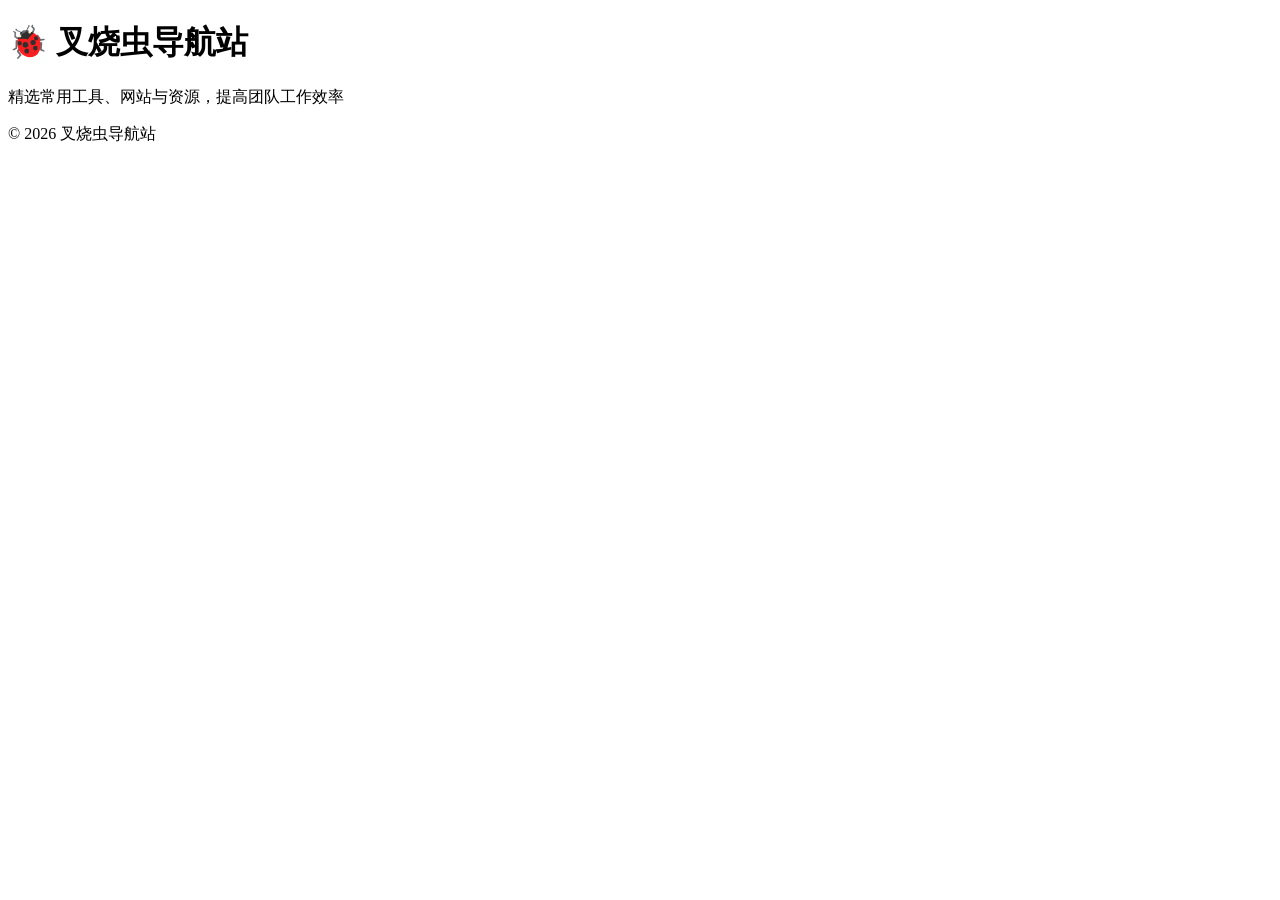
==== index.html @ fb06b0c1 "Create index.html" ====
<!DOCTYPE html>
<html lang="zh-CN">

<head>
<meta charset="UTF-8">
<meta name="viewport" content="width=device-width, initial-scale=1.0">

<title>叉烧虫导航站</title>

<link rel="stylesheet" href="style.css">

</head>


<body>


<header>

<h1>🐞 叉烧虫导航站</h1>

<p>
精选常用工具、网站与资源，提高团队工作效率
</p>

</header>



<main id="app">

</main>



<footer>

<p>
© 2026 叉烧虫导航站
</p>

</footer>


<script src="data.js"></script>
<script src="script.js"></script>


</body>

</html>
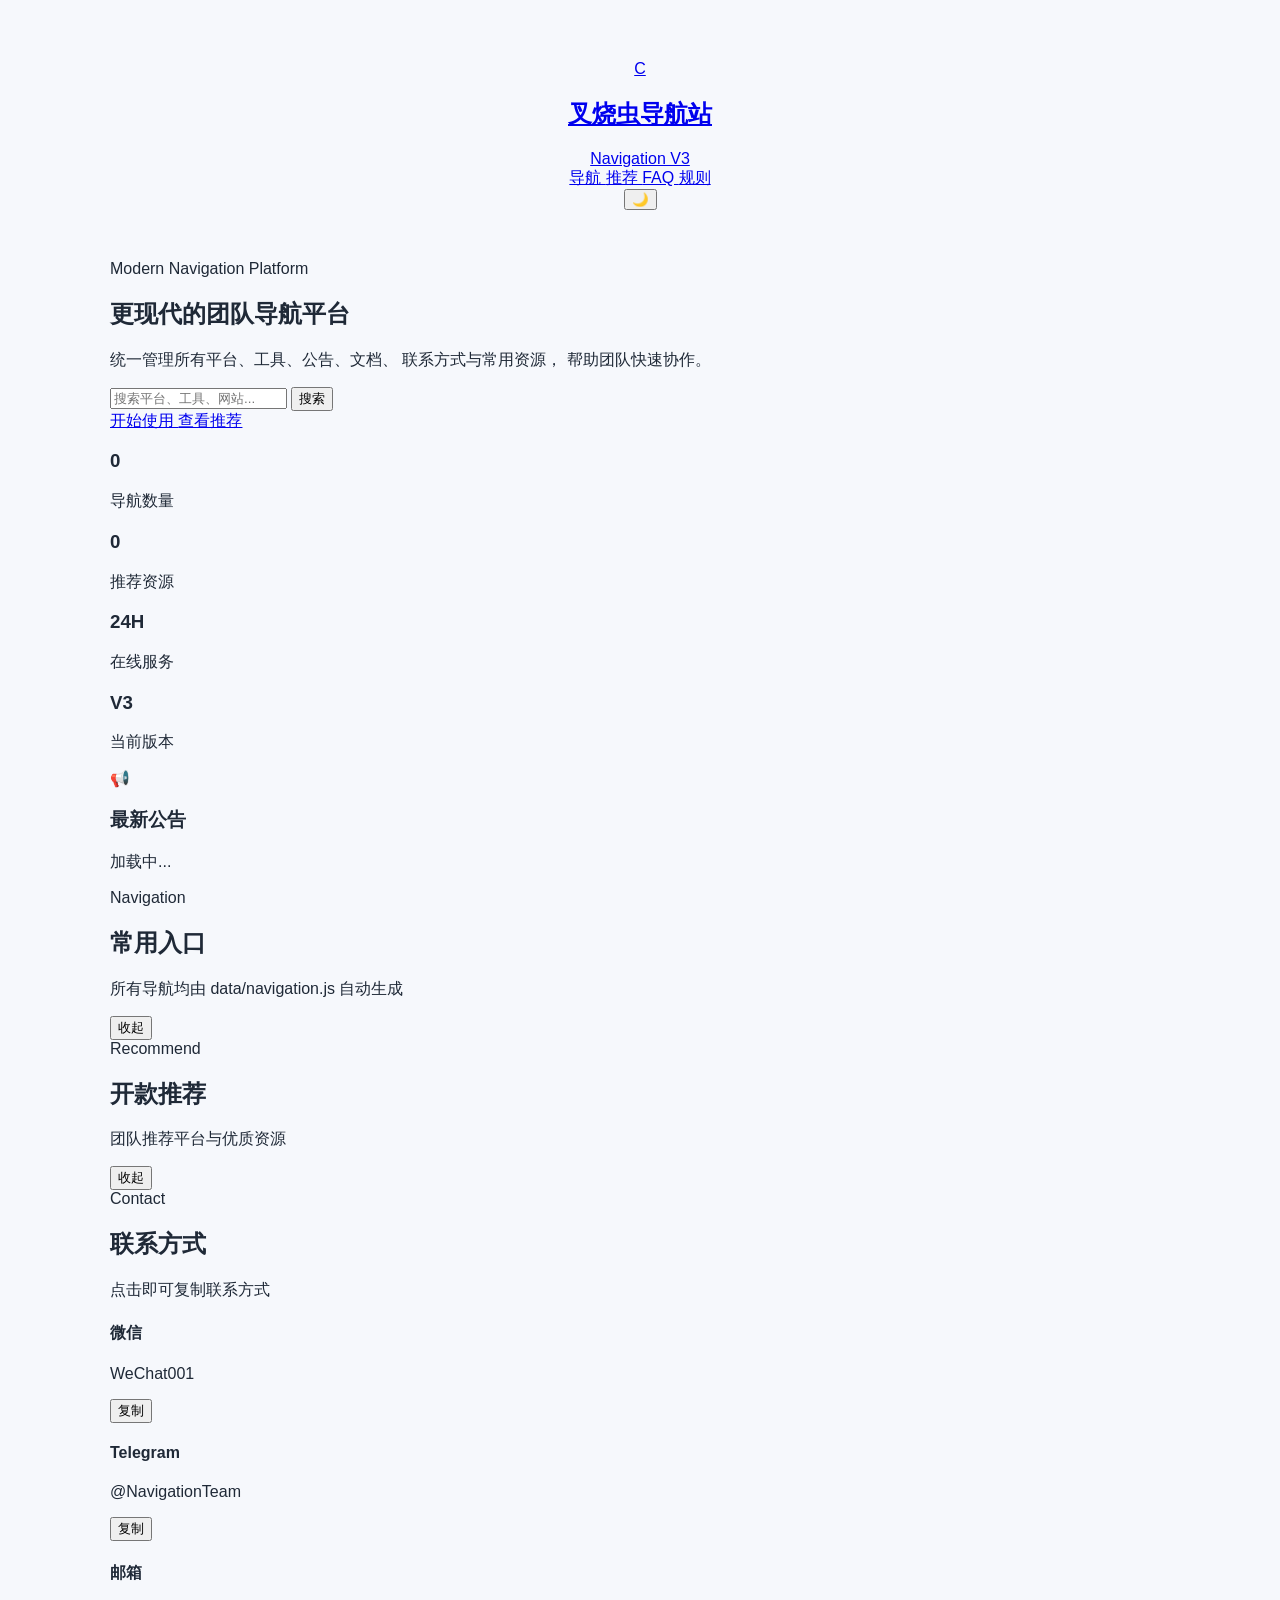
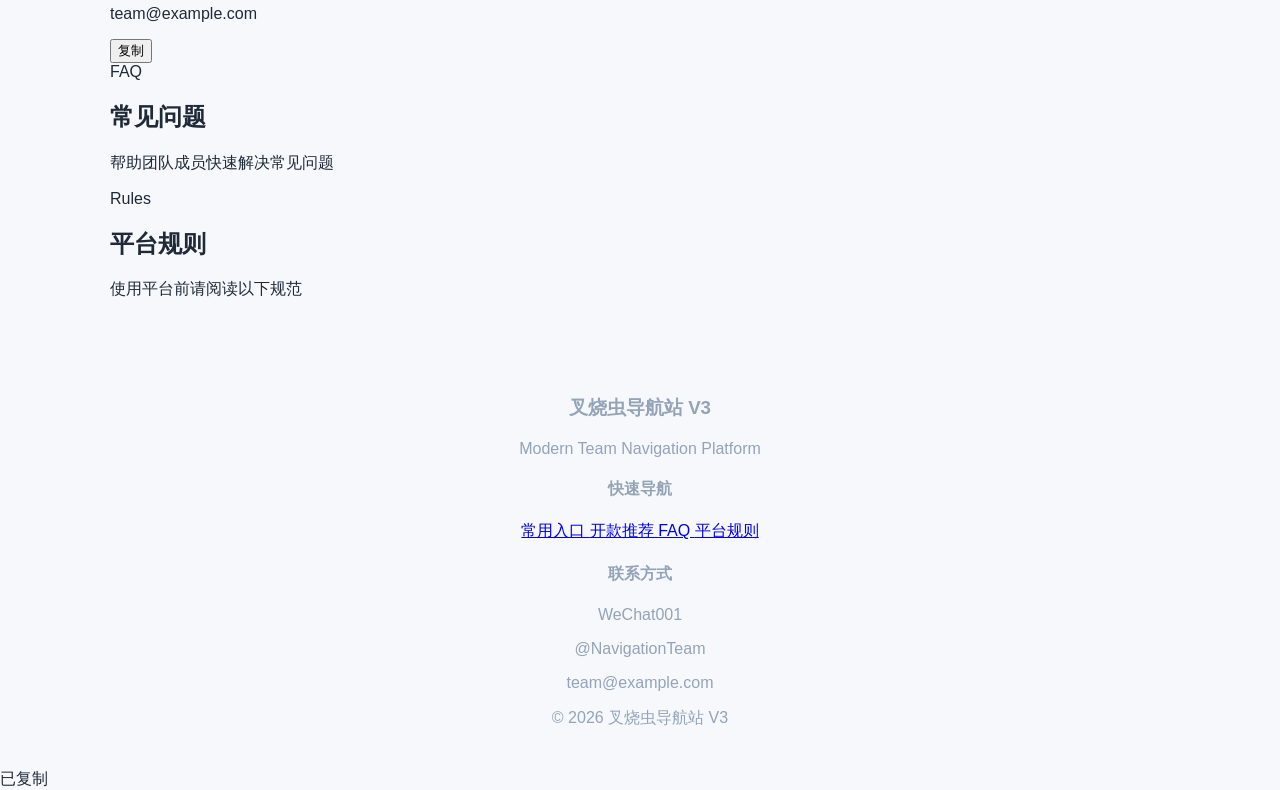
==== commit 147917ff: "完成 V3 首页开发" ====
--- a/index.html
+++ b/index.html
@@ -1,51 +1,731 @@
 <!DOCTYPE html>
 <html lang="zh-CN">
-
 <head>
+
 <meta charset="UTF-8">
-<meta name="viewport" content="width=device-width, initial-scale=1.0">
-
-<title>叉烧虫导航站</title>
-
-<link rel="stylesheet" href="style.css">
+
+<meta
+name="viewport"
+content="width=device-width, initial-scale=1.0">
+
+<title>叉烧虫导航站 V3</title>
+
+<meta
+name="description"
+content="现代化团队导航平台">
+
+<meta
+name="theme-color"
+content="#3B82F6">
+
+<link
+rel="preconnect"
+href="https://fonts.googleapis.com">
+
+<link
+rel="preconnect"
+href="https://fonts.gstatic.com"
+crossorigin>
+
+<link
+href="https://fonts.googleapis.com/css2?family=Inter:wght@400;500;600;700;800&display=swap"
+rel="stylesheet">
+
+<link
+rel="stylesheet"
+href="css/style.css">
+
+<link
+rel="stylesheet"
+href="css/components.css">
+
+<link
+rel="stylesheet"
+href="css/responsive.css">
 
 </head>
 
-
 <body>
 
-
-<header>
-
-<h1>🐞 叉烧虫导航站</h1>
-
-<p>
-精选常用工具、网站与资源，提高团队工作效率
-</p>
+<header class="header">
+
+<div class="container">
+
+<div class="navbar">
+
+<a
+href="#"
+class="logo">
+
+<div class="logo-mark">
+
+C
+
+</div>
+
+<div class="logo-text">
+
+<h2>
+
+叉烧虫导航站
+
+</h2>
+
+<span>
+
+Navigation V3
+
+</span>
+
+</div>
+
+</a>
+
+<nav class="menu">
+
+<a href="#links">
+
+导航
+
+</a>
+
+<a href="#recommend">
+
+推荐
+
+</a>
+
+<a href="#faq">
+
+FAQ
+
+</a>
+
+<a href="#rules">
+
+规则
+
+</a>
+
+</nav>
+
+<div class="header-actions">
+
+<button
+id="themeToggle"
+class="theme-btn">
+
+🌙
+
+</button>
+
+</div>
+
+</div>
+
+</div>
 
 </header>
 
-
-
-<main id="app">
+<main>
+
+<section class="hero">
+
+<div class="container">
+
+<div class="hero-grid">
+
+<div class="hero-left">
+
+<div class="hero-badge">
+
+Modern Navigation Platform
+
+</div>
+
+<h1>
+
+更现代的团队导航平台
+
+</h1>
+
+<p>
+
+统一管理所有平台、工具、公告、文档、
+联系方式与常用资源，
+帮助团队快速协作。
+
+</p>
+
+<div class="hero-search">
+
+<input
+
+id="searchInput"
+
+type="text"
+
+placeholder="搜索平台、工具、网站..."
+
+>
+
+<button>
+
+搜索
+
+</button>
+
+</div>
+
+<div class="hero-buttons">
+
+<a
+href="#links"
+class="btn-primary">
+
+开始使用
+
+</a>
+
+<a
+href="#recommend"
+class="btn-secondary">
+
+查看推荐
+
+</a>
+
+</div>
+
+</div>
+
+<div class="hero-right">
+
+<div class="hero-card">
+
+<div class="stat">
+
+<h3 id="siteCount">
+
+0
+
+</h3>
+
+<p>
+
+导航数量
+
+</p>
+
+</div>
+
+<div class="stat">
+
+<h3 id="recommendCount">
+
+0
+
+</h3>
+
+<p>
+
+推荐资源
+
+</p>
+
+</div>
+
+<div class="stat">
+
+<h3>
+
+24H
+
+</h3>
+
+<p>
+
+在线服务
+
+</p>
+
+</div>
+
+<div class="stat">
+
+<h3>
+
+V3
+
+</h3>
+
+<p>
+
+当前版本
+
+</p>
+
+</div>
+
+</div>
+
+</div>
+
+</div>
+
+</div>
+
+</section>
+
+<section class="announcement">
+
+<div class="container">
+
+<div class="announcement-box">
+
+<div class="announcement-icon">
+
+📢
+
+</div>
+
+<div>
+
+<h3>
+
+最新公告
+
+</h3>
+
+<p id="noticeText">
+
+加载中...
+
+</p>
+
+</div>
+
+</div>
+
+</div>
+
+</section>
+
+<section id="links" class="section">
+
+<div class="container">
+
+<div class="section-header">
+
+<div>
+
+<span class="section-tag">
+
+Navigation
+
+</span>
+
+<h2>
+
+常用入口
+
+</h2>
+
+<p>
+
+所有导航均由 data/navigation.js 自动生成
+
+</p>
+
+</div>
+
+<button
+class="collapse-btn"
+data-target="commonLinks">
+
+收起
+
+</button>
+
+</div>
+
+<div
+id="commonLinks"
+class="card-grid">
+
+</div>
+
+</div>
+
+</section>
+
+<section id="recommend" class="section">
+
+<div class="container">
+
+<div class="section-header">
+
+<div>
+
+<span class="section-tag">
+
+Recommend
+
+</span>
+
+<h2>
+
+开款推荐
+
+</h2>
+
+<p>
+
+团队推荐平台与优质资源
+
+</p>
+
+</div>
+
+<button
+class="collapse-btn"
+data-target="recommendList">
+
+收起
+
+</button>
+
+</div>
+
+<div
+id="recommendList"
+class="card-grid">
+
+</div>
+
+</div>
+
+</section>
+
+<section class="section">
+
+<div class="container">
+
+<div class="contact-wrapper">
+
+<div class="contact-left">
+
+<span class="section-tag">
+
+Contact
+
+</span>
+
+<h2>
+
+联系方式
+
+</h2>
+
+<p>
+
+点击即可复制联系方式
+
+</p>
+
+</div>
+
+<div class="contact-list">
+
+<div class="contact-card">
+
+<div>
+
+<h4>
+
+微信
+
+</h4>
+
+<p id="wechatText">
+
+WeChat001
+
+</p>
+
+</div>
+
+<button
+class="copy-btn"
+data-copy="WeChat001">
+
+复制
+
+</button>
+
+</div>
+
+<div class="contact-card">
+
+<div>
+
+<h4>
+
+Telegram
+
+</h4>
+
+<p id="telegramText">
+
+@NavigationTeam
+
+</p>
+
+</div>
+
+<button
+class="copy-btn"
+data-copy="@NavigationTeam">
+
+复制
+
+</button>
+
+</div>
+
+<div class="contact-card">
+
+<div>
+
+<h4>
+
+邮箱
+
+</h4>
+
+<p>
+
+team@example.com
+
+</p>
+
+</div>
+
+<button
+class="copy-btn"
+data-copy="team@example.com">
+
+复制
+
+</button>
+
+</div>
+
+</div>
+
+</div>
+
+</div>
+
+</section>
+
+<section id="faq" class="section">
+
+<div class="container">
+
+<div class="section-header">
+
+<div>
+
+<span class="section-tag">
+
+FAQ
+
+</span>
+
+<h2>
+
+常见问题
+
+</h2>
+
+<p>
+
+帮助团队成员快速解决常见问题
+
+</p>
+
+</div>
+
+</div>
+
+<div id="faqList" class="faq-list">
+
+</div>
+
+</div>
+
+</section>
+
+<section id="rules" class="section">
+
+<div class="container">
+
+<div class="section-header">
+
+<div>
+
+<span class="section-tag">
+
+Rules
+
+</span>
+
+<h2>
+
+平台规则
+
+</h2>
+
+<p>
+
+使用平台前请阅读以下规范
+
+</p>
+
+</div>
+
+</div>
+
+<div
+id="rulesContent"
+class="rules-box">
+
+</div>
+
+</div>
+
+</section>
 
 </main>
 
-
-
-<footer>
-
-<p>
-© 2026 叉烧虫导航站
-</p>
+<footer class="footer">
+
+<div class="container">
+
+<div class="footer-grid">
+
+<div>
+
+<h3>
+
+叉烧虫导航站 V3
+
+</h3>
+
+<p>
+
+Modern Team Navigation Platform
+
+</p>
+
+</div>
+
+<div>
+
+<h4>
+
+快速导航
+
+</h4>
+
+<a href="#links">
+
+常用入口
+
+</a>
+
+<a href="#recommend">
+
+开款推荐
+
+</a>
+
+<a href="#faq">
+
+FAQ
+
+</a>
+
+<a href="#rules">
+
+平台规则
+
+</a>
+
+</div>
+
+<div>
+
+<h4>
+
+联系方式
+
+</h4>
+
+<p>
+
+WeChat001
+
+</p>
+
+<p>
+
+@NavigationTeam
+
+</p>
+
+<p>
+
+team@example.com
+
+</p>
+
+</div>
+
+</div>
+
+<div class="footer-bottom">
+
+<span>
+
+© 2026 叉烧虫导航站 V3
+
+</span>
+
+</div>
+
+</div>
 
 </footer>
 
-
-<script src="data.js"></script>
-<script src="script.js"></script>
-
+<div
+id="toast"
+class="toast">
+
+已复制
+
+</div>
+
+<script src="data/navigation.js"></script>
+
+<script src="js/utils.js"></script>
+
+<script src="js/render.js"></script>
+
+<script src="js/search.js"></script>
+
+<script src="js/app.js"></script>
 
 </body>
-
-</html>
+</html>
--- a/css/style.css
+++ b/css/style.css
@@ -0,0 +1,170 @@
+*{
+    box-sizing:border-box;
+}
+
+
+body{
+
+    margin:0;
+
+    font-family:
+    -apple-system,
+    BlinkMacSystemFont,
+    "Segoe UI",
+    "Microsoft YaHei",
+    sans-serif;
+
+    background:#f6f8fc;
+
+    color:#1f2937;
+
+}
+
+
+
+header{
+
+    text-align:center;
+
+    padding:60px 20px 30px;
+
+}
+
+
+header h1{
+
+    font-size:36px;
+
+    margin-bottom:15px;
+
+}
+
+
+header p{
+
+    color:#64748b;
+
+    font-size:16px;
+
+}
+
+
+
+main{
+
+    max-width:1100px;
+
+    margin:auto;
+
+    padding:20px;
+
+}
+
+
+
+.category{
+
+    margin-bottom:40px;
+
+}
+
+
+.category h2{
+
+    font-size:22px;
+
+    margin-bottom:18px;
+
+}
+
+
+
+.cards{
+
+    display:grid;
+
+    grid-template-columns:
+    repeat(auto-fill,minmax(220px,1fr));
+
+    gap:18px;
+
+}
+
+
+
+.card{
+
+    background:white;
+
+    border-radius:18px;
+
+    padding:22px;
+
+    text-decoration:none;
+
+    color:#1f2937;
+
+    box-shadow:
+    0 8px 25px rgba(0,0,0,0.05);
+
+    transition:.25s;
+
+}
+
+
+
+.card:hover{
+
+    transform:translateY(-5px);
+
+    box-shadow:
+    0 15px 35px rgba(0,0,0,0.1);
+
+}
+
+
+
+.card h3{
+
+    margin:0 0 10px;
+
+    color:#2563eb;
+
+}
+
+
+
+.card p{
+
+    margin:0;
+
+    color:#64748b;
+
+    font-size:14px;
+
+}
+
+
+
+footer{
+
+    text-align:center;
+
+    padding:40px;
+
+    color:#94a3b8;
+
+}
+
+
+
+@media(max-width:600px){
+
+    header h1{
+
+        font-size:28px;
+
+    }
+
+
+}
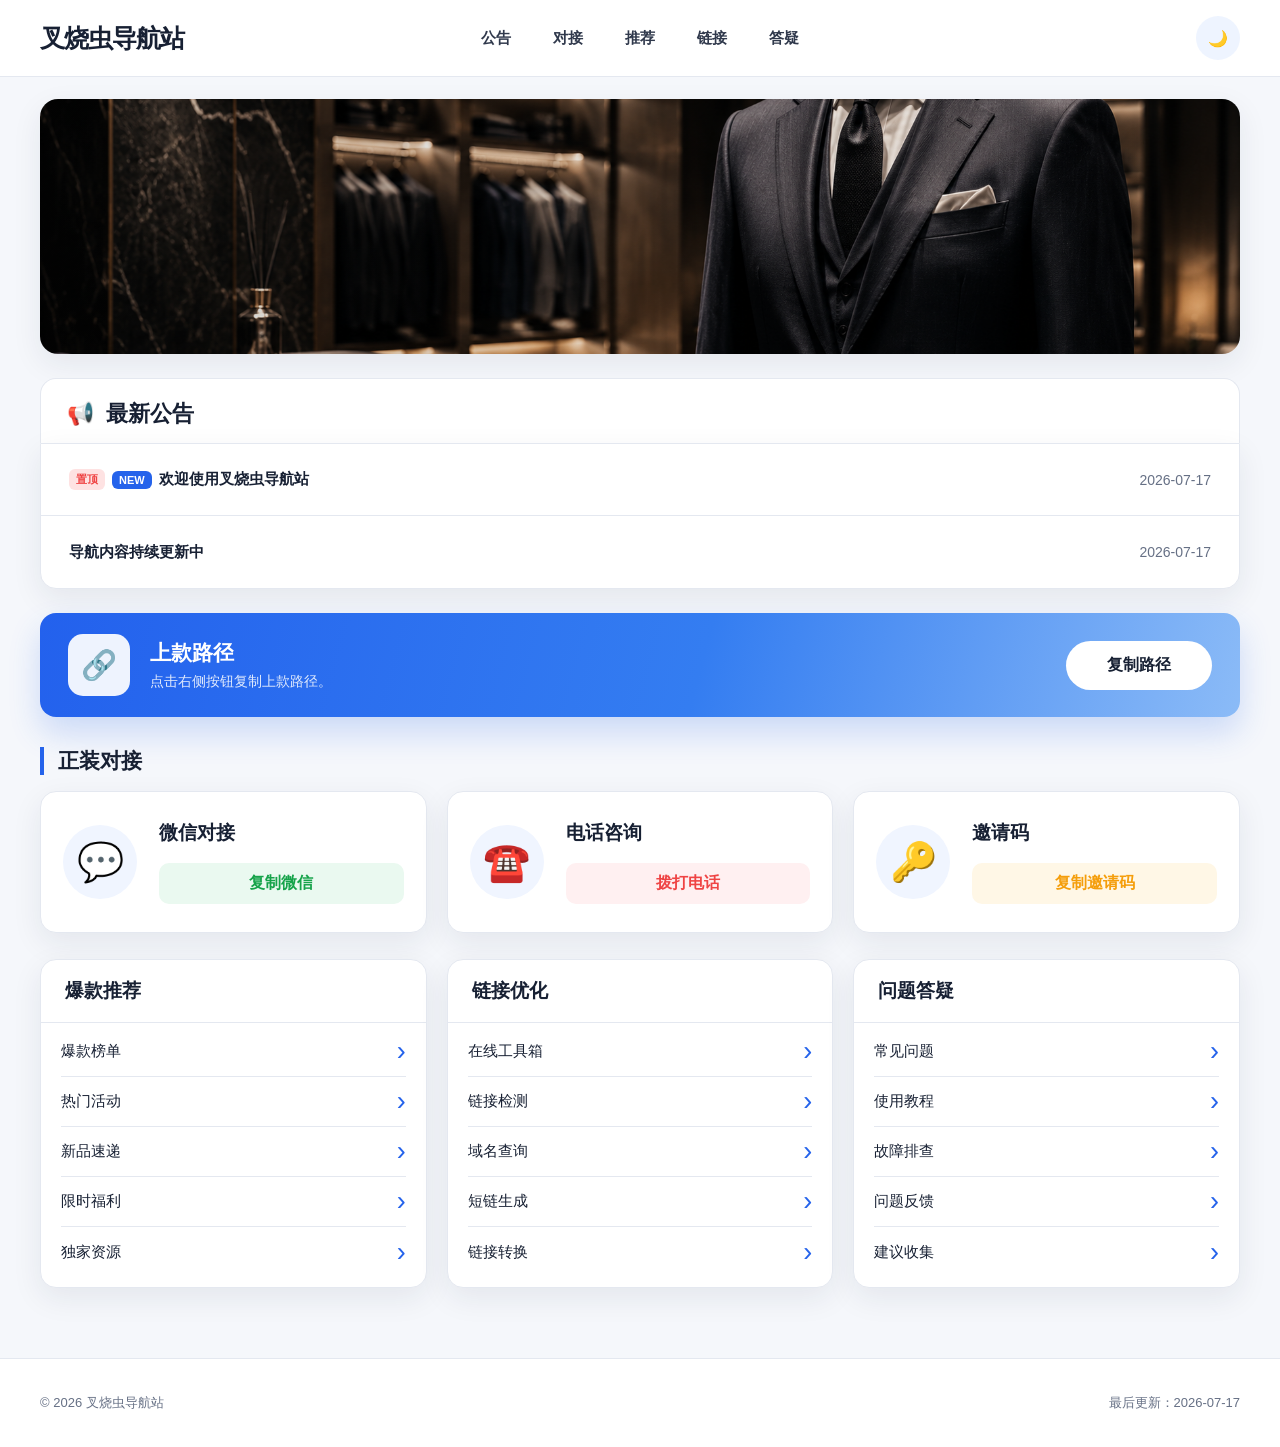
==== commit 1978dede: "V6" ====
--- a/index.html
+++ b/index.html
@@ -1,731 +1,163 @@
 <!DOCTYPE html>
 <html lang="zh-CN">
+
 <head>
+    <meta charset="UTF-8">
 
-<meta charset="UTF-8">
+    <meta
+        name="viewport"
+        content="width=device-width, initial-scale=1.0"
+    >
 
-<meta
-name="viewport"
-content="width=device-width, initial-scale=1.0">
+    <meta
+        name="description"
+        content="叉烧虫导航站"
+    >
 
-<title>叉烧虫导航站 V3</title>
+    <title>叉烧虫导航站</title>
 
-<meta
-name="description"
-content="现代化团队导航平台">
+    <link
+        rel="stylesheet"
+        href="css/style.css"
+    >
 
-<meta
-name="theme-color"
-content="#3B82F6">
-
-<link
-rel="preconnect"
-href="https://fonts.googleapis.com">
-
-<link
-rel="preconnect"
-href="https://fonts.gstatic.com"
-crossorigin>
-
-<link
-href="https://fonts.googleapis.com/css2?family=Inter:wght@400;500;600;700;800&display=swap"
-rel="stylesheet">
-
-<link
-rel="stylesheet"
-href="css/style.css">
-
-<link
-rel="stylesheet"
-href="css/components.css">
-
-<link
-rel="stylesheet"
-href="css/responsive.css">
-
+    <link
+        rel="stylesheet"
+        href="css/responsive.css"
+    >
 </head>
 
 <body>
 
-<header class="header">
+    <header class="site-header">
 
-<div class="container">
+        <div class="header-inner">
 
-<div class="navbar">
+            <a
+                class="site-logo"
+                href="#top"
+            >
+                叉烧虫导航站
+            </a>
 
-<a
-href="#"
-class="logo">
+            <nav class="top-navigation">
 
-<div class="logo-mark">
+                <a href="#announcement">
+                    公告
+                </a>
 
-C
+                <a href="#section-contact">
+                    对接
+                </a>
 
-</div>
+                <a href="#section-hot">
+                    推荐
+                </a>
 
-<div class="logo-text">
+                <a href="#section-link">
+                    链接
+                </a>
 
-<h2>
+                <a href="#section-faq">
+                    答疑
+                </a>
 
-叉烧虫导航站
+            </nav>
 
-</h2>
+            <button
+                id="themeToggle"
+                class="theme-toggle"
+                type="button"
+                aria-label="切换深色模式"
+            >
+                🌙
+            </button>
 
-<span>
+        </div>
 
-Navigation V3
+    </header>
 
-</span>
+    <main
+        id="top"
+        class="page-container"
+    >
 
-</div>
+        <!-- 男装正装横幅 -->
+        <section
+            class="hero-banner"
+            aria-label="男装正装展示"
+        ></section>
 
-</a>
+        <!-- 公告 -->
+        <section
+            id="announcement"
+            class="announcement-section"
+        >
 
-<nav class="menu">
+            <div class="section-heading">
 
-<a href="#links">
+                <span class="section-heading-mark">
+                    📢
+                </span>
 
-导航
+                <h1>
+                    最新公告
+                </h1>
 
-</a>
+            </div>
 
-<a href="#recommend">
+            <div
+                id="announcementList"
+                class="announcement-list"
+            ></div>
 
-推荐
+        </section>
 
-</a>
+        <!-- 上款路径 -->
+        <section
+            id="featuredPath"
+            class="featured-path"
+        ></section>
 
-<a href="#faq">
+        <!-- 分类内容 -->
+        <div id="directoryContainer"></div>
 
-FAQ
+    </main>
 
-</a>
+    <footer class="site-footer">
 
-<a href="#rules">
+        <div class="footer-inner">
 
-规则
+            <p id="footerCopyright">
+                © 2026 叉烧虫导航站
+            </p>
 
-</a>
+            <p id="lastUpdateText">
+                最后更新：--
+            </p>
 
-</nav>
+        </div>
 
-<div class="header-actions">
+    </footer>
 
-<button
-id="themeToggle"
-class="theme-btn">
+    <button
+        id="backToTop"
+        class="back-to-top"
+        type="button"
+        aria-label="返回顶部"
+    >
+        ↑
+    </button>
 
-🌙
+    <div
+        id="toast"
+        class="toast"
+    ></div>
 
-</button>
-
-</div>
-
-</div>
-
-</div>
-
-</header>
-
-<main>
-
-<section class="hero">
-
-<div class="container">
-
-<div class="hero-grid">
-
-<div class="hero-left">
-
-<div class="hero-badge">
-
-Modern Navigation Platform
-
-</div>
-
-<h1>
-
-更现代的团队导航平台
-
-</h1>
-
-<p>
-
-统一管理所有平台、工具、公告、文档、
-联系方式与常用资源，
-帮助团队快速协作。
-
-</p>
-
-<div class="hero-search">
-
-<input
-
-id="searchInput"
-
-type="text"
-
-placeholder="搜索平台、工具、网站..."
-
->
-
-<button>
-
-搜索
-
-</button>
-
-</div>
-
-<div class="hero-buttons">
-
-<a
-href="#links"
-class="btn-primary">
-
-开始使用
-
-</a>
-
-<a
-href="#recommend"
-class="btn-secondary">
-
-查看推荐
-
-</a>
-
-</div>
-
-</div>
-
-<div class="hero-right">
-
-<div class="hero-card">
-
-<div class="stat">
-
-<h3 id="siteCount">
-
-0
-
-</h3>
-
-<p>
-
-导航数量
-
-</p>
-
-</div>
-
-<div class="stat">
-
-<h3 id="recommendCount">
-
-0
-
-</h3>
-
-<p>
-
-推荐资源
-
-</p>
-
-</div>
-
-<div class="stat">
-
-<h3>
-
-24H
-
-</h3>
-
-<p>
-
-在线服务
-
-</p>
-
-</div>
-
-<div class="stat">
-
-<h3>
-
-V3
-
-</h3>
-
-<p>
-
-当前版本
-
-</p>
-
-</div>
-
-</div>
-
-</div>
-
-</div>
-
-</div>
-
-</section>
-
-<section class="announcement">
-
-<div class="container">
-
-<div class="announcement-box">
-
-<div class="announcement-icon">
-
-📢
-
-</div>
-
-<div>
-
-<h3>
-
-最新公告
-
-</h3>
-
-<p id="noticeText">
-
-加载中...
-
-</p>
-
-</div>
-
-</div>
-
-</div>
-
-</section>
-
-<section id="links" class="section">
-
-<div class="container">
-
-<div class="section-header">
-
-<div>
-
-<span class="section-tag">
-
-Navigation
-
-</span>
-
-<h2>
-
-常用入口
-
-</h2>
-
-<p>
-
-所有导航均由 data/navigation.js 自动生成
-
-</p>
-
-</div>
-
-<button
-class="collapse-btn"
-data-target="commonLinks">
-
-收起
-
-</button>
-
-</div>
-
-<div
-id="commonLinks"
-class="card-grid">
-
-</div>
-
-</div>
-
-</section>
-
-<section id="recommend" class="section">
-
-<div class="container">
-
-<div class="section-header">
-
-<div>
-
-<span class="section-tag">
-
-Recommend
-
-</span>
-
-<h2>
-
-开款推荐
-
-</h2>
-
-<p>
-
-团队推荐平台与优质资源
-
-</p>
-
-</div>
-
-<button
-class="collapse-btn"
-data-target="recommendList">
-
-收起
-
-</button>
-
-</div>
-
-<div
-id="recommendList"
-class="card-grid">
-
-</div>
-
-</div>
-
-</section>
-
-<section class="section">
-
-<div class="container">
-
-<div class="contact-wrapper">
-
-<div class="contact-left">
-
-<span class="section-tag">
-
-Contact
-
-</span>
-
-<h2>
-
-联系方式
-
-</h2>
-
-<p>
-
-点击即可复制联系方式
-
-</p>
-
-</div>
-
-<div class="contact-list">
-
-<div class="contact-card">
-
-<div>
-
-<h4>
-
-微信
-
-</h4>
-
-<p id="wechatText">
-
-WeChat001
-
-</p>
-
-</div>
-
-<button
-class="copy-btn"
-data-copy="WeChat001">
-
-复制
-
-</button>
-
-</div>
-
-<div class="contact-card">
-
-<div>
-
-<h4>
-
-Telegram
-
-</h4>
-
-<p id="telegramText">
-
-@NavigationTeam
-
-</p>
-
-</div>
-
-<button
-class="copy-btn"
-data-copy="@NavigationTeam">
-
-复制
-
-</button>
-
-</div>
-
-<div class="contact-card">
-
-<div>
-
-<h4>
-
-邮箱
-
-</h4>
-
-<p>
-
-team@example.com
-
-</p>
-
-</div>
-
-<button
-class="copy-btn"
-data-copy="team@example.com">
-
-复制
-
-</button>
-
-</div>
-
-</div>
-
-</div>
-
-</div>
-
-</section>
-
-<section id="faq" class="section">
-
-<div class="container">
-
-<div class="section-header">
-
-<div>
-
-<span class="section-tag">
-
-FAQ
-
-</span>
-
-<h2>
-
-常见问题
-
-</h2>
-
-<p>
-
-帮助团队成员快速解决常见问题
-
-</p>
-
-</div>
-
-</div>
-
-<div id="faqList" class="faq-list">
-
-</div>
-
-</div>
-
-</section>
-
-<section id="rules" class="section">
-
-<div class="container">
-
-<div class="section-header">
-
-<div>
-
-<span class="section-tag">
-
-Rules
-
-</span>
-
-<h2>
-
-平台规则
-
-</h2>
-
-<p>
-
-使用平台前请阅读以下规范
-
-</p>
-
-</div>
-
-</div>
-
-<div
-id="rulesContent"
-class="rules-box">
-
-</div>
-
-</div>
-
-</section>
-
-</main>
-
-<footer class="footer">
-
-<div class="container">
-
-<div class="footer-grid">
-
-<div>
-
-<h3>
-
-叉烧虫导航站 V3
-
-</h3>
-
-<p>
-
-Modern Team Navigation Platform
-
-</p>
-
-</div>
-
-<div>
-
-<h4>
-
-快速导航
-
-</h4>
-
-<a href="#links">
-
-常用入口
-
-</a>
-
-<a href="#recommend">
-
-开款推荐
-
-</a>
-
-<a href="#faq">
-
-FAQ
-
-</a>
-
-<a href="#rules">
-
-平台规则
-
-</a>
-
-</div>
-
-<div>
-
-<h4>
-
-联系方式
-
-</h4>
-
-<p>
-
-WeChat001
-
-</p>
-
-<p>
-
-@NavigationTeam
-
-</p>
-
-<p>
-
-team@example.com
-
-</p>
-
-</div>
-
-</div>
-
-<div class="footer-bottom">
-
-<span>
-
-© 2026 叉烧虫导航站 V3
-
-</span>
-
-</div>
-
-</div>
-
-</footer>
-
-<div
-id="toast"
-class="toast">
-
-已复制
-
-</div>
-
-<script src="data/navigation.js"></script>
-
-<script src="js/utils.js"></script>
-
-<script src="js/render.js"></script>
-
-<script src="js/search.js"></script>
-
-<script src="js/app.js"></script>
+    <script src="data/navigation.js"></script>
+    <script src="js/render.js"></script>
+    <script src="js/app.js"></script>
 
 </body>
+
 </html>
--- a/css/style.css
+++ b/css/style.css
@@ -1,170 +1,534 @@
-*{
-    box-sizing:border-box;
-}
-
-
-body{
-
-    margin:0;
+:root {
+    --primary: #2563eb;
+    --primary-dark: #1d4ed8;
+
+    --background: #f5f7fb;
+    --surface: #ffffff;
+
+    --text: #172033;
+    --muted: #667085;
+
+    --border: #e4e8f0;
+
+    --radius: 16px;
+
+    --shadow:
+        0 10px 30px rgba(26, 39, 66, 0.08);
+}
+
+* {
+    margin: 0;
+    padding: 0;
+    box-sizing: border-box;
+}
+
+html {
+    scroll-behavior: smooth;
+}
+
+body {
+    min-height: 100vh;
+
+    background: var(--background);
+    color: var(--text);
 
     font-family:
-    -apple-system,
-    BlinkMacSystemFont,
-    "Segoe UI",
-    "Microsoft YaHei",
-    sans-serif;
-
-    background:#f6f8fc;
-
-    color:#1f2937;
-
-}
-
-
-
-header{
-
-    text-align:center;
-
-    padding:60px 20px 30px;
-
-}
-
-
-header h1{
-
-    font-size:36px;
-
-    margin-bottom:15px;
-
-}
-
-
-header p{
-
-    color:#64748b;
-
-    font-size:16px;
-
-}
-
-
-
-main{
-
-    max-width:1100px;
-
-    margin:auto;
-
-    padding:20px;
-
-}
-
-
-
-.category{
-
-    margin-bottom:40px;
-
-}
-
-
-.category h2{
-
-    font-size:22px;
-
-    margin-bottom:18px;
-
-}
-
-
-
-.cards{
-
-    display:grid;
-
-    grid-template-columns:
-    repeat(auto-fill,minmax(220px,1fr));
-
-    gap:18px;
-
-}
-
-
-
-.card{
-
-    background:white;
-
-    border-radius:18px;
-
-    padding:22px;
-
-    text-decoration:none;
-
-    color:#1f2937;
+        "PingFang SC",
+        "Microsoft YaHei",
+        Arial,
+        sans-serif;
+}
+
+button,
+input {
+    font: inherit;
+}
+
+button {
+    cursor: pointer;
+}
+
+a {
+    color: inherit;
+    text-decoration: none;
+}
+
+.site-header {
+    position: sticky;
+    top: 0;
+    z-index: 1000;
+
+    background: rgba(255, 255, 255, 0.96);
+    border-bottom: 1px solid var(--border);
+    backdrop-filter: blur(14px);
+}
+
+.header-inner {
+    width: min(1200px, calc(100% - 40px));
+    height: 76px;
+    margin: 0 auto;
+
+    display: grid;
+    grid-template-columns: 1fr auto 1fr;
+    align-items: center;
+}
+
+.site-logo {
+    justify-self: start;
+
+    font-size: 25px;
+    font-weight: 800;
+    letter-spacing: -1px;
+}
+
+.top-navigation {
+    display: flex;
+    align-items: center;
+    gap: 42px;
+}
+
+.top-navigation a {
+    color: #30394c;
+    font-size: 15px;
+    font-weight: 700;
+}
+
+.top-navigation a:hover {
+    color: var(--primary);
+}
+
+.theme-toggle {
+    justify-self: end;
+
+    width: 44px;
+    height: 44px;
+
+    border: 0;
+    border-radius: 50%;
+
+    background: #eef4ff;
+}
+
+.page-container {
+    width: min(1200px, calc(100% - 40px));
+    margin: 22px auto 70px;
+}
+
+.hero-banner {
+    height: 255px;
+
+    border-radius: 18px;
+
+    background-image:
+        linear-gradient(
+            90deg,
+            rgba(0, 0, 0, 0.18),
+            rgba(0, 0, 0, 0)
+        ),
+        url("../assets/suit-banner.jpg");
+
+    background-position: center;
+    background-size: cover;
+
+    box-shadow: var(--shadow);
+}
+
+.announcement-section {
+    margin-top: 24px;
+}
+
+.section-heading {
+    display: flex;
+    align-items: center;
+    gap: 12px;
+
+    padding: 20px 26px 14px;
+
+    background: var(--surface);
+    border: 1px solid var(--border);
+    border-bottom: 0;
+    border-radius: var(--radius) var(--radius) 0 0;
+}
+
+.section-heading-mark {
+    font-size: 22px;
+}
+
+.section-heading h1 {
+    font-size: 22px;
+}
+
+.announcement-list {
+    overflow: hidden;
+
+    background: var(--surface);
+    border: 1px solid var(--border);
+    border-radius: 0 0 var(--radius) var(--radius);
+
+    box-shadow: var(--shadow);
+}
+
+.announcement-item {
+    min-height: 72px;
+    padding: 20px 28px;
+
+    display: flex;
+    align-items: center;
+    justify-content: space-between;
+    gap: 20px;
+
+    border-bottom: 1px solid var(--border);
+}
+
+.announcement-item:last-child {
+    border-bottom: 0;
+}
+
+.announcement-title-row {
+    display: flex;
+    align-items: center;
+    gap: 7px;
+
+    font-size: 15px;
+}
+
+.announcement-badge {
+    padding: 3px 7px;
+
+    border-radius: 6px;
+
+    font-size: 11px;
+    font-weight: 800;
+}
+
+.announcement-badge.pinned {
+    background: #fee2e2;
+    color: #ef4444;
+}
+
+.announcement-badge.new {
+    background: #2563eb;
+    color: #ffffff;
+}
+
+.announcement-date {
+    flex-shrink: 0;
+
+    color: var(--muted);
+    font-size: 14px;
+}
+
+.featured-path {
+    min-height: 104px;
+    margin-top: 24px;
+    padding: 20px 28px;
+
+    display: flex;
+    align-items: center;
+    gap: 20px;
+
+    border-radius: var(--radius);
+
+    color: #ffffff;
+
+    background:
+        linear-gradient(
+            105deg,
+            #2361ed 0%,
+            #347df1 55%,
+            #8bbbf7 100%
+        );
 
     box-shadow:
-    0 8px 25px rgba(0,0,0,0.05);
-
-    transition:.25s;
-
-}
-
-
-
-.card:hover{
-
-    transform:translateY(-5px);
-
-    box-shadow:
-    0 15px 35px rgba(0,0,0,0.1);
-
-}
-
-
-
-.card h3{
-
-    margin:0 0 10px;
-
-    color:#2563eb;
-
-}
-
-
-
-.card p{
-
-    margin:0;
-
-    color:#64748b;
-
-    font-size:14px;
-
-}
-
-
-
-footer{
-
-    text-align:center;
-
-    padding:40px;
-
-    color:#94a3b8;
-
-}
-
-
-
-@media(max-width:600px){
-
-    header h1{
-
-        font-size:28px;
-
-    }
-
-
-}
+        0 16px 32px rgba(37, 99, 235, 0.2);
+}
+
+.featured-path-icon {
+    width: 62px;
+    height: 62px;
+
+    display: flex;
+    align-items: center;
+    justify-content: center;
+    flex-shrink: 0;
+
+    border-radius: 15px;
+
+    background: rgba(255, 255, 255, 0.92);
+
+    font-size: 29px;
+}
+
+.featured-path-content {
+    flex: 1;
+}
+
+.featured-path-content h2 {
+    margin-bottom: 6px;
+
+    font-size: 21px;
+}
+
+.featured-path-content p {
+    color: rgba(255, 255, 255, 0.86);
+    font-size: 14px;
+}
+
+.featured-path-button {
+    min-width: 146px;
+    padding: 14px 22px;
+
+    border: 0;
+    border-radius: 999px;
+
+    background: #ffffff;
+    color: #172033;
+
+    font-weight: 800;
+}
+
+.directory-section {
+    margin-top: 30px;
+    scroll-margin-top: 100px;
+}
+
+.category-heading {
+    margin-bottom: 16px;
+    padding-left: 14px;
+
+    border-left: 4px solid var(--primary);
+}
+
+.category-heading h2 {
+    font-size: 21px;
+}
+
+.contact-grid {
+    display: grid;
+    grid-template-columns: repeat(3, 1fr);
+    gap: 20px;
+}
+
+.contact-card {
+    min-height: 142px;
+    padding: 22px;
+
+    display: flex;
+    align-items: center;
+    gap: 22px;
+
+    background: var(--surface);
+    border: 1px solid var(--border);
+    border-radius: var(--radius);
+
+    box-shadow: var(--shadow);
+}
+
+.contact-card-icon {
+    width: 74px;
+    height: 74px;
+
+    display: flex;
+    align-items: center;
+    justify-content: center;
+    flex-shrink: 0;
+
+    border-radius: 50%;
+
+    background: #f0f5ff;
+
+    font-size: 38px;
+}
+
+.contact-card-body {
+    min-width: 0;
+    flex: 1;
+}
+
+.contact-card-body h3 {
+    margin-bottom: 17px;
+
+    font-size: 19px;
+}
+
+.contact-action-button {
+    width: 100%;
+    padding: 10px 13px;
+
+    border: 0;
+    border-radius: 10px;
+
+    background: #edf4ff;
+    color: var(--primary);
+
+    font-weight: 800;
+}
+
+.contact-card:nth-child(1)
+.contact-action-button {
+    background: #eaf9f0;
+    color: #16a34a;
+}
+
+.contact-card:nth-child(2)
+.contact-action-button {
+    background: #fff0f1;
+    color: #ef4444;
+}
+
+.contact-card:nth-child(3)
+.contact-action-button {
+    background: #fff7e6;
+    color: #f59e0b;
+}
+
+.list-section-grid {
+    margin-top: 26px;
+
+    display: grid;
+    grid-template-columns: repeat(3, 1fr);
+    gap: 20px;
+}
+
+.list-section {
+    overflow: hidden;
+
+    background: var(--surface);
+    border: 1px solid var(--border);
+    border-radius: var(--radius);
+
+    box-shadow: var(--shadow);
+
+    scroll-margin-top: 100px;
+}
+
+.list-section-title {
+    padding: 18px 24px;
+
+    border-bottom: 1px solid var(--border);
+
+    font-size: 19px;
+}
+
+.navigation-list {
+    padding: 4px 20px 10px;
+}
+
+.navigation-list-item {
+    width: 100%;
+    min-height: 50px;
+
+    display: flex;
+    align-items: center;
+    justify-content: space-between;
+
+    border: 0;
+    border-bottom: 1px solid var(--border);
+
+    background: transparent;
+    color: var(--text);
+
+    text-align: left;
+    font-size: 15px;
+}
+
+.navigation-list-item:last-child {
+    border-bottom: 0;
+}
+
+.navigation-list-item:hover {
+    color: var(--primary);
+}
+
+.navigation-list-arrow {
+    color: var(--primary);
+    font-size: 27px;
+    line-height: 1;
+}
+
+.site-footer {
+    background: var(--surface);
+    border-top: 1px solid var(--border);
+}
+
+.footer-inner {
+    width: min(1200px, calc(100% - 40px));
+    min-height: 88px;
+    margin: 0 auto;
+
+    display: flex;
+    align-items: center;
+    justify-content: space-between;
+
+    color: var(--muted);
+    font-size: 13px;
+}
+
+.back-to-top {
+    position: fixed;
+    right: 20px;
+    bottom: 20px;
+
+    width: 44px;
+    height: 44px;
+
+    border: 0;
+    border-radius: 50%;
+
+    background: var(--primary);
+    color: #ffffff;
+
+    opacity: 0;
+    visibility: hidden;
+
+    box-shadow: var(--shadow);
+
+    transition: 0.2s;
+}
+
+.back-to-top.show {
+    opacity: 1;
+    visibility: visible;
+}
+
+.toast {
+    position: fixed;
+    left: 50%;
+    bottom: 28px;
+    z-index: 2000;
+
+    padding: 12px 18px;
+
+    border-radius: 10px;
+
+    background: #172033;
+    color: #ffffff;
+
+    opacity: 0;
+    visibility: hidden;
+
+    transform: translateX(-50%) translateY(10px);
+    transition: 0.2s;
+}
+
+.toast.show {
+    opacity: 1;
+    visibility: visible;
+    transform: translateX(-50%) translateY(0);
+}
+
+body.dark {
+    --background: #101726;
+    --surface: #192235;
+    --text: #f4f7fc;
+    --muted: #aab4c5;
+    --border: #2e3a50;
+}
+
+body.dark .site-header {
+    background: rgba(16, 23, 38, 0.95);
+}
+
+body.dark .top-navigation a {
+    color: #d7deea;
+}
--- a/css/responsive.css
+++ b/css/responsive.css
@@ -0,0 +1,139 @@
+@media (max-width: 900px) {
+    .header-inner {
+        grid-template-columns: 1fr auto;
+    }
+
+    .top-navigation {
+        display: none;
+    }
+
+    .contact-grid,
+    .list-section-grid {
+        grid-template-columns: 1fr;
+    }
+
+    .hero-banner {
+        height: 210px;
+    }
+}
+
+@media (max-width: 600px) {
+    .header-inner,
+    .page-container,
+    .footer-inner {
+        width: calc(100% - 24px);
+    }
+
+    .header-inner {
+        height: 66px;
+    }
+
+    .site-logo {
+        font-size: 20px;
+    }
+
+    .theme-toggle {
+        width: 39px;
+        height: 39px;
+    }
+
+    .page-container {
+        margin-top: 12px;
+    }
+
+    .hero-banner {
+        height: 160px;
+        border-radius: 13px;
+    }
+
+    .section-heading {
+        padding: 17px;
+    }
+
+    .section-heading h1 {
+        font-size: 19px;
+    }
+
+    .announcement-item {
+        min-height: 68px;
+        padding: 16px;
+
+        align-items: flex-start;
+    }
+
+    .announcement-title-row {
+        flex-wrap: wrap;
+        font-size: 13px;
+    }
+
+    .announcement-date {
+        font-size: 11px;
+    }
+
+    .featured-path {
+        padding: 17px;
+        gap: 13px;
+    }
+
+    .featured-path-icon {
+        width: 50px;
+        height: 50px;
+
+        font-size: 23px;
+    }
+
+    .featured-path-content h2 {
+        font-size: 17px;
+    }
+
+    .featured-path-content p {
+        display: none;
+    }
+
+    .featured-path-button {
+        min-width: 88px;
+        padding: 11px 14px;
+
+        font-size: 13px;
+    }
+
+    .category-heading h2 {
+        font-size: 18px;
+    }
+
+    .contact-card {
+        min-height: 112px;
+        padding: 17px;
+    }
+
+    .contact-card-icon {
+        width: 58px;
+        height: 58px;
+
+        font-size: 29px;
+    }
+
+    .contact-card-body h3 {
+        margin-bottom: 11px;
+
+        font-size: 16px;
+    }
+
+    .list-section-title {
+        padding: 16px 18px;
+
+        font-size: 17px;
+    }
+
+    .navigation-list {
+        padding: 2px 17px 8px;
+    }
+
+    .footer-inner {
+        min-height: 82px;
+
+        flex-direction: column;
+        justify-content: center;
+        gap: 5px;
+    }
+}
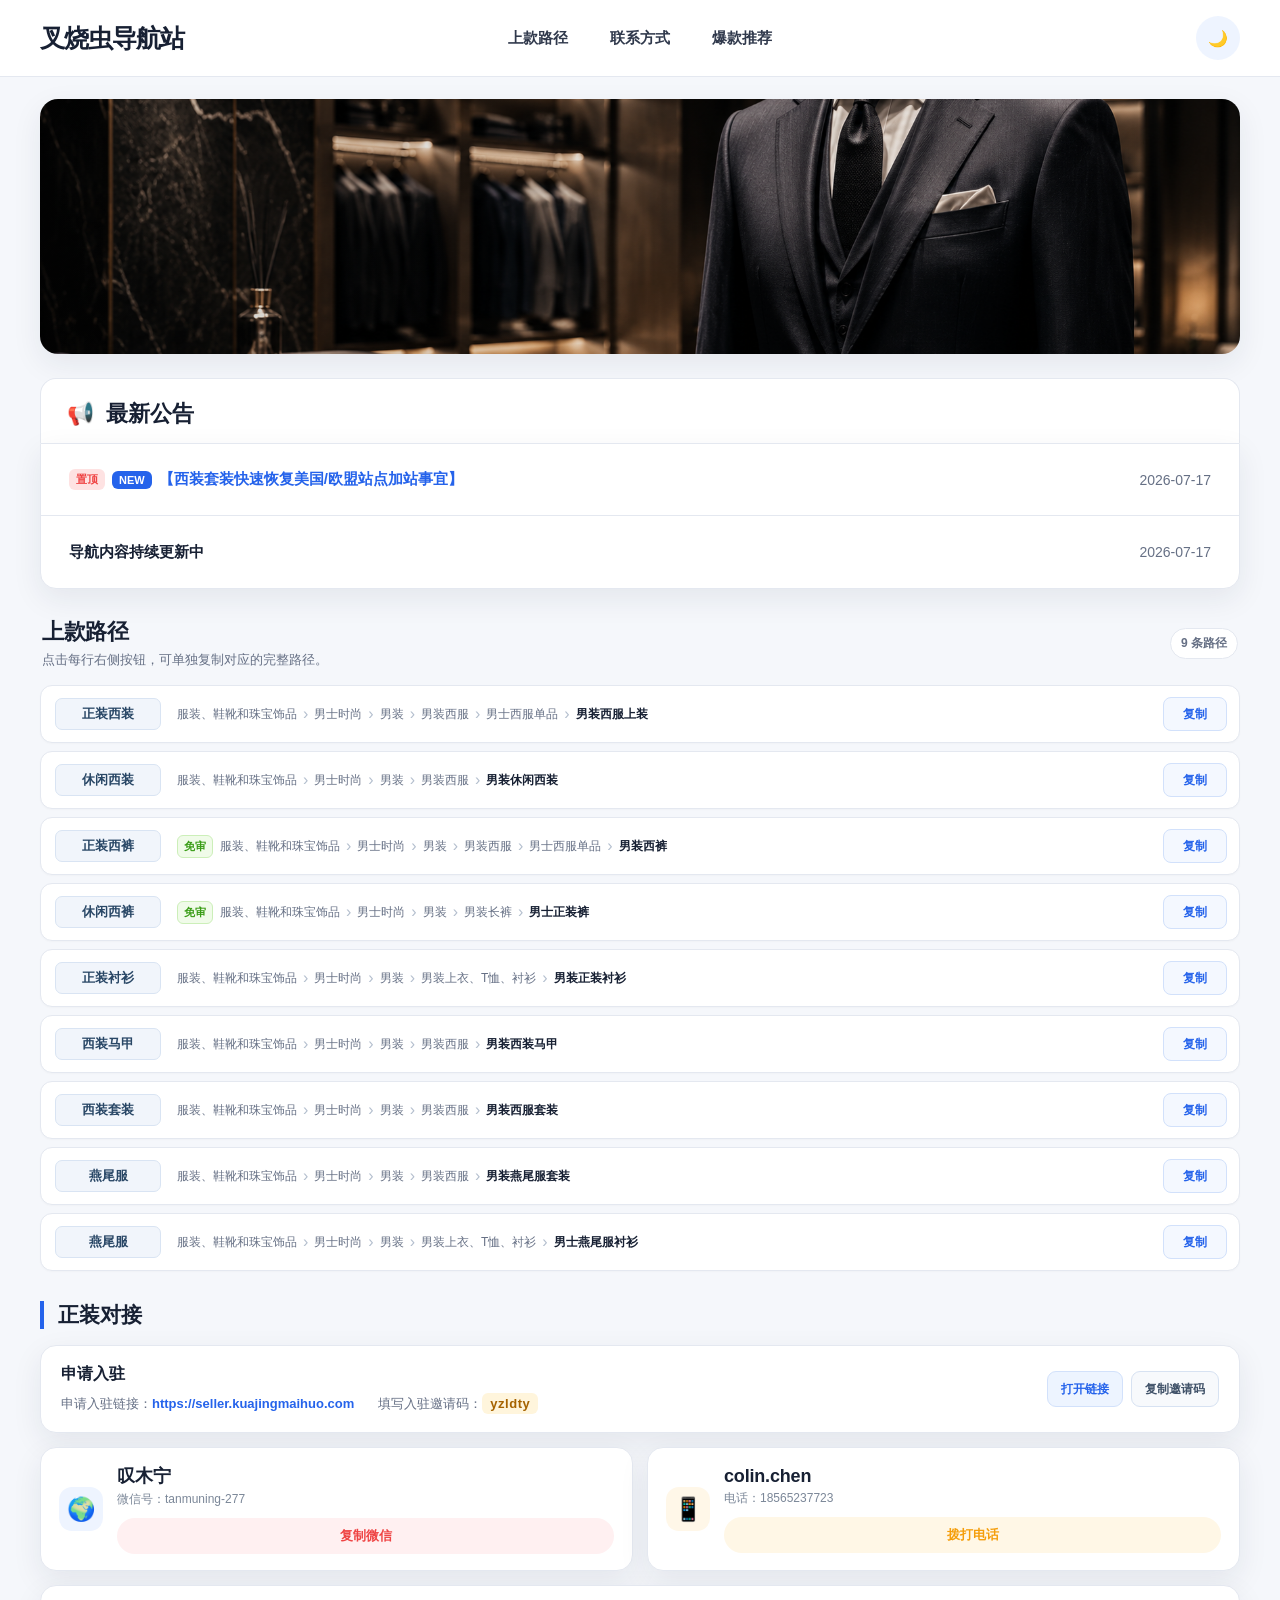
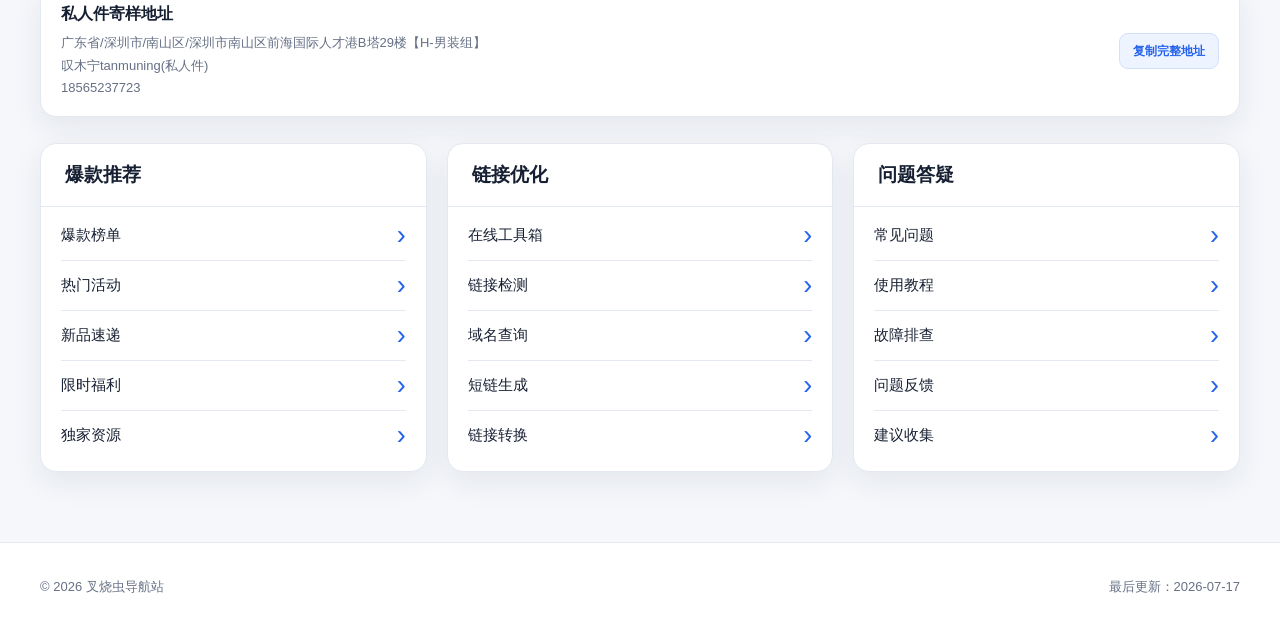
==== commit d1128009: "Update index.html" ====
--- a/index.html
+++ b/index.html
@@ -42,24 +42,16 @@
 
             <nav class="top-navigation">
 
-                <a href="#announcement">
-                    公告
+                <a href="#featuredPath">
+                    上款路径
                 </a>
 
                 <a href="#section-contact">
-                    对接
+                    联系方式
                 </a>
 
                 <a href="#section-hot">
-                    推荐
-                </a>
-
-                <a href="#section-link">
-                    链接
-                </a>
-
-                <a href="#section-faq">
-                    答疑
+                    爆款推荐
                 </a>
 
             </nav>
@@ -160,4 +152,4 @@
 
 </body>
 
-</html>+</html>
--- a/css/style.css
+++ b/css/style.css
@@ -184,6 +184,113 @@
     border-bottom: 0;
 }
 
+.announcement-item.is-clickable {
+    cursor: pointer;
+    transition: background-color 0.18s ease;
+}
+
+.announcement-item.is-clickable:hover {
+    background: #f7faff;
+}
+
+.announcement-item.is-clickable .announcement-title-row strong {
+    color: var(--primary);
+}
+
+.notice-page {
+    min-height: 100vh;
+    padding: 48px 20px;
+    background: var(--background);
+}
+
+.notice-article {
+    width: min(820px, 100%);
+    margin: 0 auto;
+    padding: 38px 42px;
+    background: var(--surface);
+    border: 1px solid var(--border);
+    border-radius: 18px;
+    box-shadow: var(--shadow);
+}
+
+.notice-back {
+    display: inline-flex;
+    margin-bottom: 26px;
+    color: var(--primary);
+    font-size: 13px;
+    font-weight: 700;
+}
+
+.notice-article h1 {
+    margin-bottom: 14px;
+    font-size: clamp(24px, 4vw, 34px);
+    line-height: 1.35;
+    letter-spacing: -0.03em;
+}
+
+.notice-date {
+    margin-bottom: 30px;
+    color: var(--muted);
+    font-size: 13px;
+}
+
+.notice-lead {
+    margin-bottom: 24px;
+    padding: 16px 18px;
+    border-left: 4px solid var(--primary);
+    border-radius: 0 10px 10px 0;
+    background: #f4f8ff;
+    font-weight: 700;
+    line-height: 1.8;
+}
+
+.notice-article p {
+    margin: 0 0 20px;
+    color: #3d4858;
+    font-size: 15px;
+    line-height: 1.95;
+}
+
+.notice-action-box {
+    margin-top: 28px;
+    padding: 20px;
+    border: 1px solid #d7e4fa;
+    border-radius: 13px;
+    background: #f7faff;
+}
+
+.notice-action-box strong {
+    display: block;
+    margin-bottom: 7px;
+}
+
+.notice-action-link {
+    display: inline-flex;
+    align-items: center;
+    margin-top: 10px;
+    padding: 10px 15px;
+    border-radius: 9px;
+    background: var(--primary);
+    color: #ffffff;
+    font-size: 13px;
+    font-weight: 800;
+}
+
+@media (max-width: 600px) {
+    .notice-page {
+        padding: 16px 10px;
+    }
+
+    .notice-article {
+        padding: 24px 20px;
+        border-radius: 14px;
+    }
+
+    .notice-article p {
+        font-size: 14px;
+    }
+}
+
 .announcement-title-row {
     display: flex;
     align-items: center;
@@ -219,72 +326,182 @@
 }
 
 .featured-path {
-    min-height: 104px;
-    margin-top: 24px;
-    padding: 20px 28px;
-
-    display: flex;
-    align-items: center;
-    gap: 20px;
-
-    border-radius: var(--radius);
-
+    margin-top: 28px;
+}
+
+.featured-path-heading {
+    padding: 0 2px 16px;
+    display: flex;
+    align-items: center;
+    justify-content: space-between;
+}
+
+.featured-path-heading h2 {
+    margin-bottom: 4px;
+    font-size: 22px;
+    letter-spacing: -0.02em;
+}
+
+.featured-path-heading p {
+    color: var(--muted);
+    font-size: 13px;
+}
+
+.featured-path-count {
+    padding: 6px 10px;
+    border: 1px solid var(--border);
+    border-radius: 999px;
+    background: var(--surface);
+    color: var(--muted);
+    font-size: 12px;
+    font-weight: 700;
+}
+
+.featured-path-list {
+    display: grid;
+    gap: 8px;
+}
+
+.featured-path-row {
+    display: grid;
+    grid-template-columns: 106px minmax(0, 1fr) 64px;
+    align-items: center;
+    gap: 16px;
+    min-height: 58px;
+    padding: 10px 12px 10px 14px;
+    border: 1px solid var(--border);
+    border-radius: 12px;
+    background: var(--surface);
+    box-shadow: 0 1px 2px rgba(15, 23, 42, 0.025);
+    transition: border-color 0.18s ease, box-shadow 0.18s ease, transform 0.18s ease;
+}
+
+.featured-path-row:hover {
+    border-color: #cbd9ec;
+    box-shadow: 0 7px 20px rgba(23, 42, 76, 0.07);
+    transform: translateY(-1px);
+}
+
+.featured-path-category {
+    display: inline-flex;
+    justify-content: center;
+    padding: 6px 8px;
+    border: 1px solid #d9e4f3;
+    border-radius: 7px;
+    background: #f1f5fb;
+    color: #294766;
+    font-size: 13px;
+    font-weight: 700;
+    white-space: nowrap;
+}
+
+.featured-path-value {
+    display: flex;
+    align-items: center;
+    gap: 7px;
+    min-width: 0;
+}
+
+.featured-path-exempt {
+    flex-shrink: 0;
+    padding: 3px 6px;
+    border: 1px solid #ccefb9;
+    border-radius: 6px;
+    background: #f0fbe9;
+    color: #3a9d17;
+    font-size: 11px;
+    font-weight: 800;
+}
+
+.featured-path-breadcrumb {
+    display: flex;
+    align-items: center;
+    flex-wrap: wrap;
+    gap: 3px 6px;
+    min-width: 0;
+    color: var(--muted);
+    font-size: 12px;
+    line-height: 1.55;
+}
+
+.featured-path-segment:last-of-type {
+    color: var(--text);
+    font-weight: 700;
+}
+
+.featured-path-separator {
+    color: #b4bfce;
+    font-size: 16px;
+    line-height: 1;
+}
+
+.featured-path-copy {
+    min-height: 34px;
+    padding: 0 11px;
+    border: 1px solid #d2e1fb;
+    border-radius: 8px;
+    background: #f4f8ff;
+    color: var(--primary);
+    font-size: 12px;
+    font-weight: 700;
+    transition: 0.2s;
+}
+
+.featured-path-copy:hover {
+    border-color: var(--primary);
+    background: var(--primary);
     color: #ffffff;
-
-    background:
-        linear-gradient(
-            105deg,
-            #2361ed 0%,
-            #347df1 55%,
-            #8bbbf7 100%
-        );
-
-    box-shadow:
-        0 16px 32px rgba(37, 99, 235, 0.2);
-}
-
-.featured-path-icon {
-    width: 62px;
-    height: 62px;
-
-    display: flex;
-    align-items: center;
-    justify-content: center;
-    flex-shrink: 0;
-
-    border-radius: 15px;
-
-    background: rgba(255, 255, 255, 0.92);
-
-    font-size: 29px;
-}
-
-.featured-path-content {
-    flex: 1;
-}
-
-.featured-path-content h2 {
-    margin-bottom: 6px;
-
-    font-size: 21px;
-}
-
-.featured-path-content p {
-    color: rgba(255, 255, 255, 0.86);
-    font-size: 14px;
-}
-
-.featured-path-button {
-    min-width: 146px;
-    padding: 14px 22px;
-
-    border: 0;
-    border-radius: 999px;
-
-    background: #ffffff;
-    color: #172033;
-
-    font-weight: 800;
+}
+
+.featured-path-copy.is-copied {
+    border-color: #bce5c8;
+    background: #eaf8ee;
+    color: #218a3c;
+}
+
+@media (max-width: 760px) {
+    .featured-path-heading {
+        padding: 0 1px 13px;
+    }
+
+    .featured-path-heading h2 {
+        font-size: 18px;
+    }
+
+    .featured-path-heading p {
+        font-size: 12px;
+    }
+
+    .featured-path-list {
+        gap: 7px;
+    }
+
+    .featured-path-row {
+        grid-template-columns: auto minmax(0, 1fr) 54px;
+        gap: 8px;
+        padding: 10px;
+    }
+
+    .featured-path-category {
+        padding: 6px 8px;
+        font-size: 12px;
+    }
+
+    .featured-path-value {
+        align-items: flex-start;
+        flex-wrap: wrap;
+        gap: 4px 6px;
+    }
+
+    .featured-path-breadcrumb {
+        font-size: 11px;
+        line-height: 1.55;
+    }
+
+    .featured-path-copy {
+        min-height: 34px;
+        font-size: 12px;
+    }
 }
 
 .directory-section {
@@ -305,39 +522,151 @@
 
 .contact-grid {
     display: grid;
-    grid-template-columns: repeat(3, 1fr);
-    gap: 20px;
-}
-
-.contact-card {
-    min-height: 142px;
-    padding: 22px;
-
-    display: flex;
-    align-items: center;
-    gap: 22px;
-
+    grid-template-columns: repeat(2, minmax(0, 1fr));
+    gap: 14px;
+}
+
+.contact-wide-row {
+    grid-column: 1 / -1;
+    display: flex;
+    align-items: center;
+    justify-content: space-between;
+    gap: 24px;
+    padding: 18px 20px;
     background: var(--surface);
     border: 1px solid var(--border);
     border-radius: var(--radius);
-
     box-shadow: var(--shadow);
 }
 
+.contact-wide-content {
+    min-width: 0;
+}
+
+.contact-wide-content h3 {
+    margin-bottom: 8px;
+    font-size: 16px;
+}
+
+.onboarding-details {
+    display: flex;
+    align-items: center;
+    flex-wrap: wrap;
+    gap: 7px 24px;
+}
+
+.contact-detail-group {
+    display: flex;
+    align-items: center;
+    flex-wrap: wrap;
+}
+
+.contact-detail-label {
+    color: var(--muted);
+    font-size: 13px;
+}
+
+.contact-onboarding-link {
+    color: var(--primary);
+    font-size: 13px;
+    font-weight: 700;
+    word-break: break-all;
+}
+
+.contact-onboarding-link:hover {
+    text-decoration: underline;
+}
+
+.contact-invite-code {
+    padding: 3px 8px;
+    border-radius: 6px;
+    background: #fff5dc;
+    color: #a66300;
+    font-size: 13px;
+    letter-spacing: 0.04em;
+}
+
+.contact-wide-actions {
+    display: flex;
+    flex-shrink: 0;
+    gap: 8px;
+}
+
+.contact-wide-button {
+    min-height: 36px;
+    padding: 0 13px;
+    border: 1px solid #d7e2f2;
+    border-radius: 9px;
+    background: #f7f9fc;
+    color: #405269;
+    font-size: 12px;
+    font-weight: 800;
+}
+
+.contact-wide-button.primary {
+    border-color: #d2e1fb;
+    background: #edf4ff;
+    color: var(--primary);
+}
+
+.contact-wide-button:hover {
+    transform: translateY(-1px);
+    filter: brightness(0.98);
+}
+
+.address-content p {
+    margin: 2px 0 0;
+    color: var(--muted);
+    font-size: 13px;
+    line-height: 1.55;
+}
+
+.contact-card {
+    min-height: 108px;
+    padding: 16px 18px;
+
+    display: flex;
+    align-items: center;
+    gap: 14px;
+
+    background: var(--surface);
+    border: 1px solid var(--border);
+    border-radius: var(--radius);
+
+    box-shadow: var(--shadow);
+}
+
 .contact-card-icon {
-    width: 74px;
-    height: 74px;
+    width: 44px;
+    height: 44px;
 
     display: flex;
     align-items: center;
     justify-content: center;
     flex-shrink: 0;
 
-    border-radius: 50%;
+    border-radius: 13px;
 
     background: #f0f5ff;
 
-    font-size: 38px;
+    font-family: "Apple Color Emoji", "Segoe UI Emoji", sans-serif;
+    font-size: 23px;
+    line-height: 1;
+}
+
+/* 微信 */
+.contact-card:nth-child(1) .contact-card-icon {
+    background: #e8f8ee;
+}
+
+/* 电话 */
+.contact-card:nth-child(2) .contact-card-icon {
+    background: #eef4ff;
+}
+
+/* 邀请码 */
+.contact-card:nth-child(3) .contact-card-icon {
+    background: #fff7e8;
 }
 
 .contact-card-body {
@@ -346,22 +675,44 @@
 }
 
 .contact-card-body h3 {
-    margin-bottom: 17px;
-
-    font-size: 19px;
+    margin-bottom: 3px;
+
+    font-size: 18px;
+    font-weight: 700;
+    letter-spacing: -0.01em;
+}
+
+.contact-card-subtitle {
+    margin-bottom: 10px;
+
+    color: #7b8798;
+
+    font-size: 12px;
+    line-height: 1.45;
 }
 
 .contact-action-button {
+
     width: 100%;
-    padding: 10px 13px;
+
+    height: 36px;
+
+    border-radius: 999px;
 
     border: 0;
-    border-radius: 10px;
-
-    background: #edf4ff;
-    color: var(--primary);
-
-    font-weight: 800;
+
+    font-size: 13px;
+    font-weight: 700;
+
+    transition: .25s;
+}
+
+.contact-action-button:hover {
+
+    transform: translateY(-2px);
+
+    box-shadow: 0 8px 18px rgba(0,0,0,.08);
+
 }
 
 .contact-card:nth-child(1)
@@ -531,4 +882,4 @@
 
 body.dark .top-navigation a {
     color: #d7deea;
-}+}
--- a/css/responsive.css
+++ b/css/responsive.css
@@ -10,6 +10,10 @@
     .contact-grid,
     .list-section-grid {
         grid-template-columns: 1fr;
+    }
+
+    .contact-wide-row {
+        grid-column: auto;
     }
 
     .hero-banner {
@@ -70,51 +74,39 @@
         font-size: 11px;
     }
 
-    .featured-path {
-        padding: 17px;
-        gap: 13px;
-    }
-
-    .featured-path-icon {
-        width: 50px;
-        height: 50px;
-
-        font-size: 23px;
-    }
-
-    .featured-path-content h2 {
-        font-size: 17px;
-    }
-
-    .featured-path-content p {
-        display: none;
-    }
-
-    .featured-path-button {
-        min-width: 88px;
-        padding: 11px 14px;
-
-        font-size: 13px;
-    }
-
     .category-heading h2 {
         font-size: 18px;
     }
 
     .contact-card {
-        min-height: 112px;
-        padding: 17px;
+        min-height: 100px;
+        padding: 14px;
+    }
+
+    .contact-wide-row {
+        align-items: stretch;
+        flex-direction: column;
+        gap: 14px;
+        padding: 16px;
+    }
+
+    .contact-wide-actions {
+        width: 100%;
+    }
+
+    .contact-wide-button {
+        flex: 1;
     }
 
     .contact-card-icon {
-        width: 58px;
-        height: 58px;
+        width: 40px;
+        height: 40px;
 
-        font-size: 29px;
+        font-size: 21px;
     }
 
     .contact-card-body h3 {
-        margin-bottom: 11px;
+        margin-bottom: 3px;
 
         font-size: 16px;
     }
@@ -136,4 +128,4 @@
         justify-content: center;
         gap: 5px;
     }
-}+}
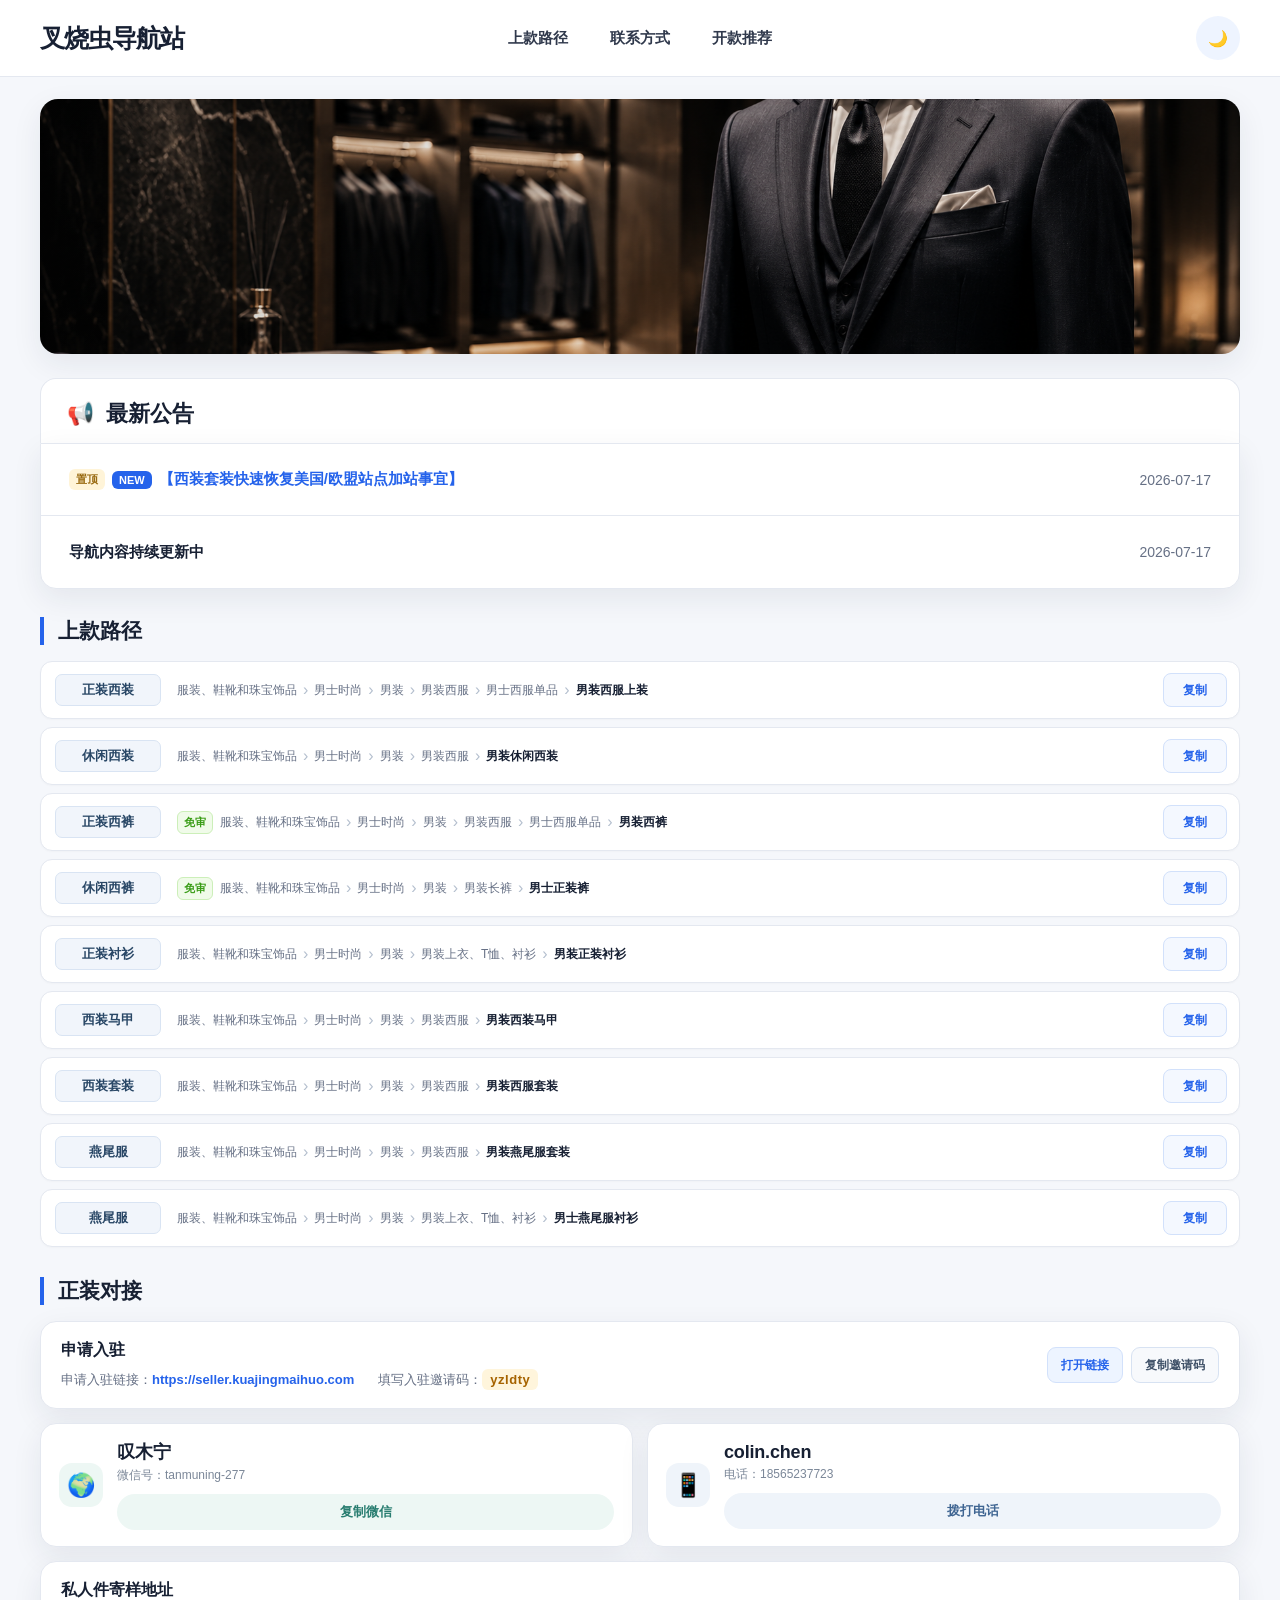
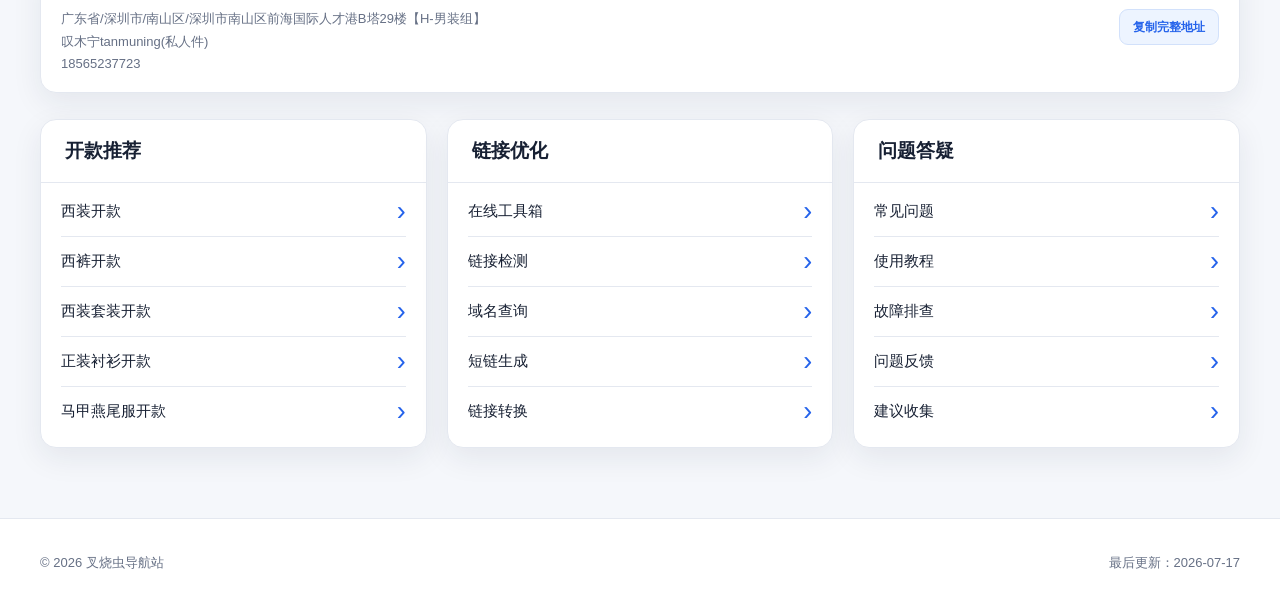
==== commit ec4a7852: "0718" ====
--- a/index.html
+++ b/index.html
@@ -51,7 +51,7 @@
                 </a>
 
                 <a href="#section-hot">
-                    爆款推荐
+                    开款推荐
                 </a>
 
             </nav>
--- a/css/style.css
+++ b/css/style.css
@@ -199,96 +199,190 @@
 
 .notice-page {
     min-height: 100vh;
-    padding: 48px 20px;
+    padding: 36px 20px 72px;
     background: var(--background);
 }
 
 .notice-article {
-    width: min(820px, 100%);
+    width: min(900px, 100%);
     margin: 0 auto;
-    padding: 38px 42px;
+    padding: 42px 56px 54px;
     background: var(--surface);
     border: 1px solid var(--border);
-    border-radius: 18px;
-    box-shadow: var(--shadow);
+    border-radius: 20px;
+    box-shadow: 0 18px 50px rgba(23, 42, 76, 0.07);
 }
 
 .notice-back {
     display: inline-flex;
-    margin-bottom: 26px;
+    align-items: center;
+    margin-bottom: 38px;
+    color: var(--muted);
+    font-size: 13px;
+    font-weight: 700;
+    transition: color 0.2s ease;
+}
+
+.notice-back:hover {
+    color: var(--primary);
+}
+
+.notice-header {
+    padding-bottom: 28px;
+    border-bottom: 1px solid var(--border);
+}
+
+.notice-label {
+    display: inline-flex;
+    margin-bottom: 14px;
+    padding: 5px 9px;
+    border-radius: 6px;
+    background: #edf4ff;
+    color: var(--primary);
+    font-size: 11px;
+    font-weight: 800;
+    letter-spacing: 0.08em;
+}
+
+.notice-article h1 {
+    margin: 0 0 15px;
+    max-width: 760px;
+    font-size: clamp(27px, 4vw, 40px);
+    line-height: 1.28;
+    letter-spacing: -0.035em;
+}
+
+.notice-date {
+    margin: 0;
+    color: var(--muted);
+    font-size: 12px;
+}
+
+.notice-lead {
+    margin: 32px 0 36px;
+    padding: 18px 20px;
+    border-left: 3px solid var(--primary);
+    background: #f6f9fe;
+    color: var(--text);
+    font-weight: 700;
+    line-height: 1.75;
+}
+
+.notice-article p {
+    margin: 0;
+    color: #3d4858;
+    font-size: 15px;
+    line-height: 1.85;
+}
+
+.notice-content h2 {
+    margin: 0 0 18px;
+    font-size: 18px;
+}
+
+.notice-steps {
+    display: grid;
+    gap: 0;
+    margin: 0;
+    padding: 0;
+    list-style: none;
+}
+
+.notice-steps li {
+    display: grid;
+    grid-template-columns: 42px minmax(0, 1fr);
+    gap: 16px;
+    padding: 20px 0;
+    border-bottom: 1px solid var(--border);
+}
+
+.notice-step-number {
+    padding-top: 2px;
+    color: #8da6c8;
+    font-size: 12px;
+    font-weight: 800;
+    letter-spacing: 0.08em;
+}
+
+.notice-steps strong {
+    display: block;
+    margin-bottom: 6px;
+    color: var(--text);
+    font-size: 15px;
+}
+
+.notice-entry {
+    margin-top: 28px !important;
+    padding-top: 2px;
+}
+
+.notice-entry strong {
+    color: var(--text);
+}
+
+.notice-entry a {
+    display: inline-flex;
+    margin-left: 5px;
     color: var(--primary);
     font-size: 13px;
-    font-weight: 700;
-}
-
-.notice-article h1 {
-    margin-bottom: 14px;
-    font-size: clamp(24px, 4vw, 34px);
-    line-height: 1.35;
-    letter-spacing: -0.03em;
-}
-
-.notice-date {
-    margin-bottom: 30px;
-    color: var(--muted);
-    font-size: 13px;
-}
-
-.notice-lead {
-    margin-bottom: 24px;
-    padding: 16px 18px;
-    border-left: 4px solid var(--primary);
-    border-radius: 0 10px 10px 0;
-    background: #f4f8ff;
-    font-weight: 700;
-    line-height: 1.8;
-}
-
-.notice-article p {
-    margin: 0 0 20px;
-    color: #3d4858;
-    font-size: 15px;
-    line-height: 1.95;
-}
-
-.notice-action-box {
-    margin-top: 28px;
-    padding: 20px;
-    border: 1px solid #d7e4fa;
-    border-radius: 13px;
-    background: #f7faff;
-}
-
-.notice-action-box strong {
-    display: block;
-    margin-bottom: 7px;
-}
-
-.notice-action-link {
-    display: inline-flex;
-    align-items: center;
-    margin-top: 10px;
-    padding: 10px 15px;
-    border-radius: 9px;
-    background: var(--primary);
-    color: #ffffff;
-    font-size: 13px;
     font-weight: 800;
+    white-space: nowrap;
+}
+
+.notice-entry a:hover {
+    text-decoration: underline;
+}
+
+body.dark .notice-label {
+    background: #26364a;
+    color: #a9c4e3;
+}
+
+body.dark .notice-lead {
+    background: #202b3f;
+}
+
+body.dark .notice-article p {
+    color: #bdc7d6;
 }
 
 @media (max-width: 600px) {
     .notice-page {
-        padding: 16px 10px;
+        padding: 12px 10px 36px;
     }
 
     .notice-article {
-        padding: 24px 20px;
+        padding: 25px 20px 34px;
         border-radius: 14px;
+    }
+
+    .notice-back {
+        margin-bottom: 27px;
+    }
+
+    .notice-header {
+        padding-bottom: 22px;
+    }
+
+    .notice-lead {
+        margin: 24px 0 28px;
+        padding: 15px 16px;
     }
 
     .notice-article p {
         font-size: 14px;
     }
+
+    .notice-steps li {
+        grid-template-columns: 32px minmax(0, 1fr);
+        gap: 10px;
+        padding: 17px 0;
+    }
+
+    .notice-entry a {
+        display: table;
+        margin: 8px 0 0;
+    }
 }
 
 .announcement-title-row {
@@ -309,8 +403,8 @@
 }
 
 .announcement-badge.pinned {
-    background: #fee2e2;
-    color: #ef4444;
+    background: #fff4d8;
+    color: #9a6b12;
 }
 
 .announcement-badge.new {
@@ -327,34 +421,6 @@
 
 .featured-path {
     margin-top: 28px;
-}
-
-.featured-path-heading {
-    padding: 0 2px 16px;
-    display: flex;
-    align-items: center;
-    justify-content: space-between;
-}
-
-.featured-path-heading h2 {
-    margin-bottom: 4px;
-    font-size: 22px;
-    letter-spacing: -0.02em;
-}
-
-.featured-path-heading p {
-    color: var(--muted);
-    font-size: 13px;
-}
-
-.featured-path-count {
-    padding: 6px 10px;
-    border: 1px solid var(--border);
-    border-radius: 999px;
-    background: var(--surface);
-    color: var(--muted);
-    font-size: 12px;
-    font-weight: 700;
 }
 
 .featured-path-list {
@@ -460,18 +526,6 @@
 }
 
 @media (max-width: 760px) {
-    .featured-path-heading {
-        padding: 0 1px 13px;
-    }
-
-    .featured-path-heading h2 {
-        font-size: 18px;
-    }
-
-    .featured-path-heading p {
-        font-size: 12px;
-    }
-
     .featured-path-list {
         gap: 7px;
     }
@@ -654,19 +708,14 @@
     line-height: 1;
 }
 
-/* 微信 */
-.contact-card:nth-child(1) .contact-card-icon {
-    background: #e8f8ee;
-}
-
-/* 电话 */
-.contact-card:nth-child(2) .contact-card-icon {
-    background: #eef4ff;
-}
-
-/* 邀请码 */
-.contact-card:nth-child(3) .contact-card-icon {
-    background: #fff7e8;
+/* 微信：低饱和青绿色 */
+.contact-card-copy .contact-card-icon {
+    background: #edf7f4;
+}
+
+/* 电话：柔和灰蓝色 */
+.contact-card-phone .contact-card-icon {
+    background: #eff4fa;
 }
 
 .contact-card-body {
@@ -715,22 +764,34 @@
 
 }
 
-.contact-card:nth-child(1)
-.contact-action-button {
-    background: #eaf9f0;
-    color: #16a34a;
-}
-
-.contact-card:nth-child(2)
-.contact-action-button {
-    background: #fff0f1;
-    color: #ef4444;
-}
-
-.contact-card:nth-child(3)
-.contact-action-button {
-    background: #fff7e6;
-    color: #f59e0b;
+.contact-card-copy .contact-action-button {
+    background: #edf7f4;
+    color: #287d70;
+}
+
+.contact-card-phone .contact-action-button {
+    background: #eff4fa;
+    color: #3f6592;
+}
+
+.contact-card-copy .contact-action-button:hover {
+    background: #e2f2ed;
+}
+
+.contact-card-phone .contact-action-button:hover {
+    background: #e4edf7;
+}
+
+body.dark .contact-card-copy .contact-card-icon,
+body.dark .contact-card-copy .contact-action-button {
+    background: #223b38;
+    color: #8ed0c2;
+}
+
+body.dark .contact-card-phone .contact-card-icon,
+body.dark .contact-card-phone .contact-action-button {
+    background: #26364a;
+    color: #a9c4e3;
 }
 
 .list-section-grid {
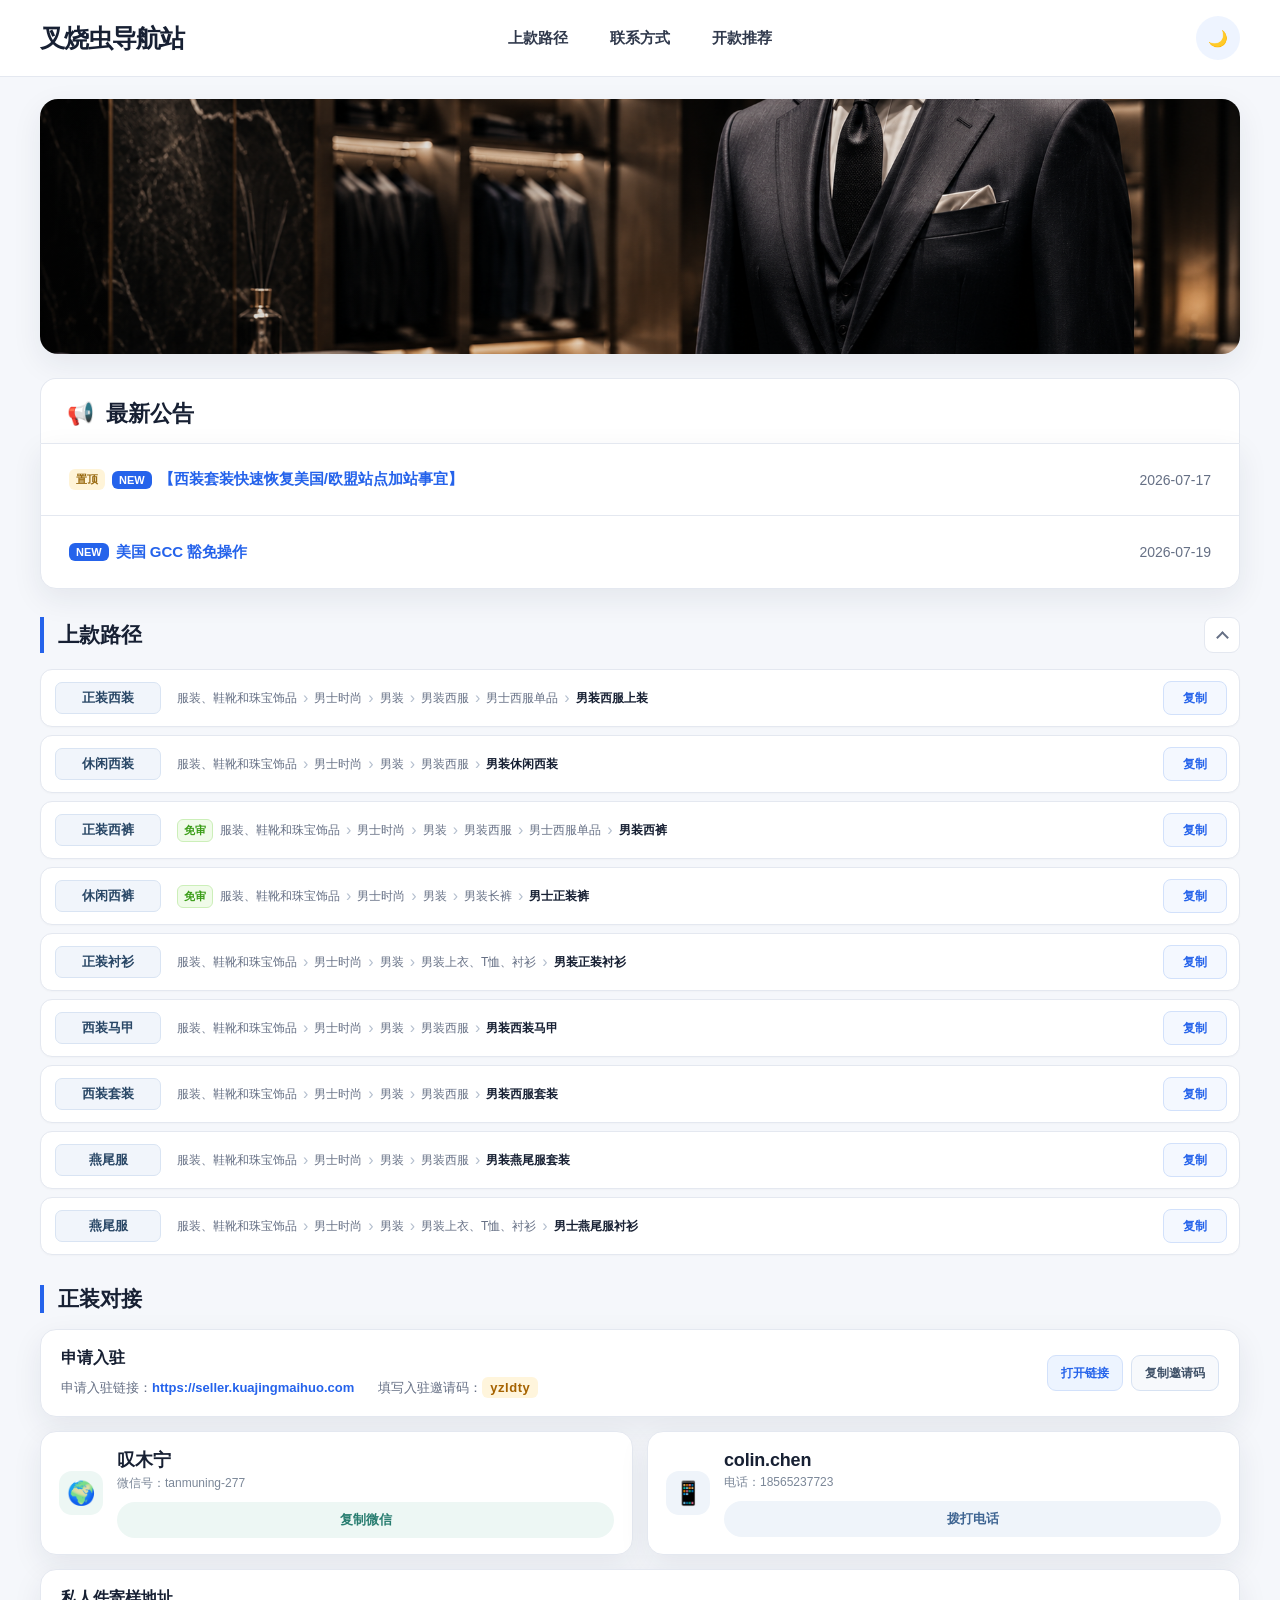
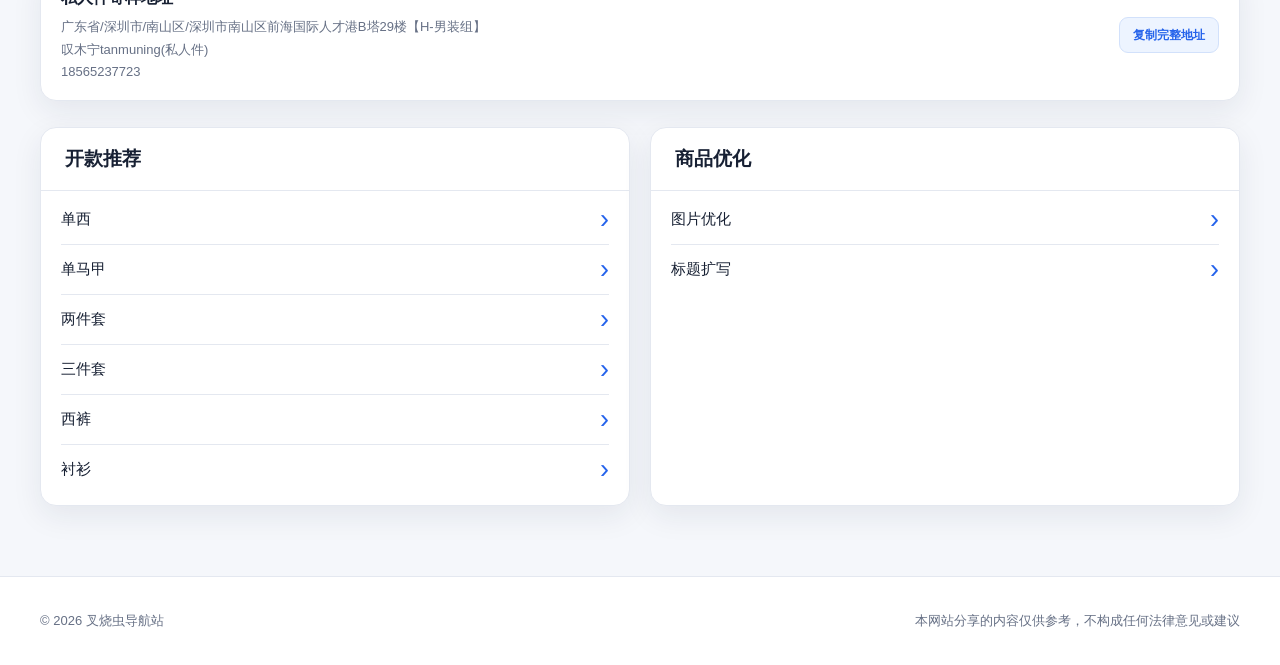
==== commit e435d472: "0719" ====
--- a/index.html
+++ b/index.html
@@ -124,8 +124,8 @@
                 © 2026 叉烧虫导航站
             </p>
 
-            <p id="lastUpdateText">
-                最后更新：--
+            <p id="footerNoticeText">
+                本网站分享的内容仅供参考，不构成任何法律意见或建议
             </p>
 
         </div>
--- a/css/style.css
+++ b/css/style.css
@@ -346,6 +346,168 @@
     color: #bdc7d6;
 }
 
+.gcc-notice-article {
+    width: min(980px, 100%);
+}
+
+.gcc-principle {
+    display: flex;
+    align-items: center;
+    gap: 16px;
+    padding: 22px 24px;
+    border: 1px solid #c9dbf5;
+    border-left: 5px solid var(--primary);
+    border-radius: 0 13px 13px 0;
+    background: linear-gradient(100deg, #edf4ff 0%, #f7faff 100%);
+    color: #162b49;
+    font-size: 17px;
+    font-weight: 800;
+    box-shadow: 0 8px 24px rgba(37, 99, 235, 0.07);
+}
+
+.gcc-principle span {
+    flex-shrink: 0;
+    padding: 6px 10px;
+    border-radius: 7px;
+    background: var(--primary);
+    color: #ffffff;
+    font-size: 12px;
+    font-weight: 800;
+}
+
+.gcc-question {
+    margin-bottom: 20px;
+    padding-left: 14px;
+    border-left: 4px solid var(--primary);
+}
+
+.gcc-question h2 {
+    font-size: 19px;
+    line-height: 1.45;
+}
+
+.gcc-branches {
+    display: grid;
+    grid-template-columns: repeat(2, minmax(0, 1fr));
+    gap: 16px;
+}
+
+.gcc-branch {
+    padding: 22px;
+    border: 1px solid var(--border);
+    border-radius: 15px;
+    background: #fbfcfe;
+}
+
+.gcc-branch-heading {
+    min-height: 50px;
+    display: flex;
+    align-items: flex-start;
+    justify-content: space-between;
+    gap: 14px;
+    margin-bottom: 17px;
+    padding-bottom: 16px;
+    border-bottom: 1px solid var(--border);
+}
+
+.gcc-path-label {
+    display: block;
+    margin-bottom: 3px;
+    color: #8295ad;
+    font-size: 10px;
+    font-weight: 800;
+    letter-spacing: 0.08em;
+}
+
+.gcc-branch-heading h2 {
+    font-size: 20px;
+}
+
+.gcc-choice-label {
+    flex-shrink: 0;
+    padding: 5px 8px;
+    border: 1px solid #cfe0f7;
+    border-radius: 999px;
+    background: #eef5ff;
+    color: #426a9c;
+    font-size: 10px;
+    font-weight: 800;
+}
+
+.gcc-rule-list {
+    display: grid;
+    gap: 11px;
+}
+
+.gcc-rule {
+    padding: 15px 16px;
+    border-radius: 11px;
+    background: #f2f6fb;
+}
+
+.gcc-rule-type {
+    display: inline-flex;
+    margin-bottom: 8px;
+    color: #315b89;
+    font-size: 12px;
+    font-weight: 800;
+}
+
+.gcc-rule p {
+    font-size: 13px;
+    line-height: 1.75;
+}
+
+.gcc-learning-link {
+    margin-top: 28px !important;
+    padding-top: 22px;
+    border-top: 1px solid var(--border);
+}
+
+.gcc-learning-link strong {
+    color: var(--text);
+}
+
+.gcc-learning-link a {
+    color: var(--primary);
+    font-size: 13px;
+    font-weight: 800;
+}
+
+.gcc-learning-link a:hover {
+    text-decoration: underline;
+}
+
+body.dark .gcc-principle {
+    border-color: #354a65;
+    border-left-color: var(--primary);
+    background: linear-gradient(100deg, #203047 0%, #1d283a 100%);
+    color: #eef4ff;
+}
+
+body.dark .gcc-principle span {
+    background: #3f73cf;
+    color: #ffffff;
+}
+
+body.dark .gcc-choice-label {
+    background: #26364a;
+    color: #a9c4e3;
+    border-color: #354a65;
+}
+
+body.dark .gcc-branch {
+    background: #1c2638;
+}
+
+body.dark .gcc-rule {
+    background: #222e42;
+}
+
+body.dark .gcc-rule-type {
+    color: #a9c4e3;
+}
+
 @media (max-width: 600px) {
     .notice-page {
         padding: 12px 10px 36px;
@@ -383,6 +545,25 @@
         display: table;
         margin: 8px 0 0;
     }
+
+    .gcc-principle {
+        align-items: flex-start;
+        flex-direction: column;
+        gap: 8px;
+    }
+
+    .gcc-branches {
+        grid-template-columns: 1fr;
+    }
+
+    .gcc-branch {
+        padding: 18px;
+    }
+
+    .gcc-learning-link a {
+        display: table;
+        margin-top: 7px;
+    }
 }
 
 .announcement-title-row {
@@ -421,6 +602,54 @@
 
 .featured-path {
     margin-top: 28px;
+}
+
+.featured-path-title-row {
+    display: flex;
+    align-items: center;
+    justify-content: space-between;
+    gap: 18px;
+}
+
+.featured-path-toggle {
+    width: 36px;
+    height: 36px;
+    display: inline-flex;
+    align-items: center;
+    justify-content: center;
+    flex-shrink: 0;
+    border: 1px solid var(--border);
+    border-radius: 9px;
+    background: var(--surface);
+    color: var(--muted);
+    transition: border-color 0.18s ease, color 0.18s ease, background 0.18s ease;
+}
+
+.featured-path-toggle:hover {
+    border-color: #bfd0e7;
+    background: #f4f8fd;
+    color: var(--primary);
+}
+
+.featured-path-toggle-icon {
+    width: 9px;
+    height: 9px;
+    border-top: 2px solid currentColor;
+    border-left: 2px solid currentColor;
+    transform: translateY(2px) rotate(45deg);
+    transition: transform 0.22s ease;
+}
+
+.featured-path-toggle.is-collapsed .featured-path-toggle-icon {
+    transform: translateY(-2px) rotate(225deg);
+}
+
+.featured-path-list[hidden] {
+    display: none;
+}
+
+body.dark .featured-path-toggle:hover {
+    background: #26364a;
 }
 
 .featured-path-list {
@@ -798,7 +1027,7 @@
     margin-top: 26px;
 
     display: grid;
-    grid-template-columns: repeat(3, 1fr);
+    grid-template-columns: repeat(2, minmax(0, 1fr));
     gap: 20px;
 }
 
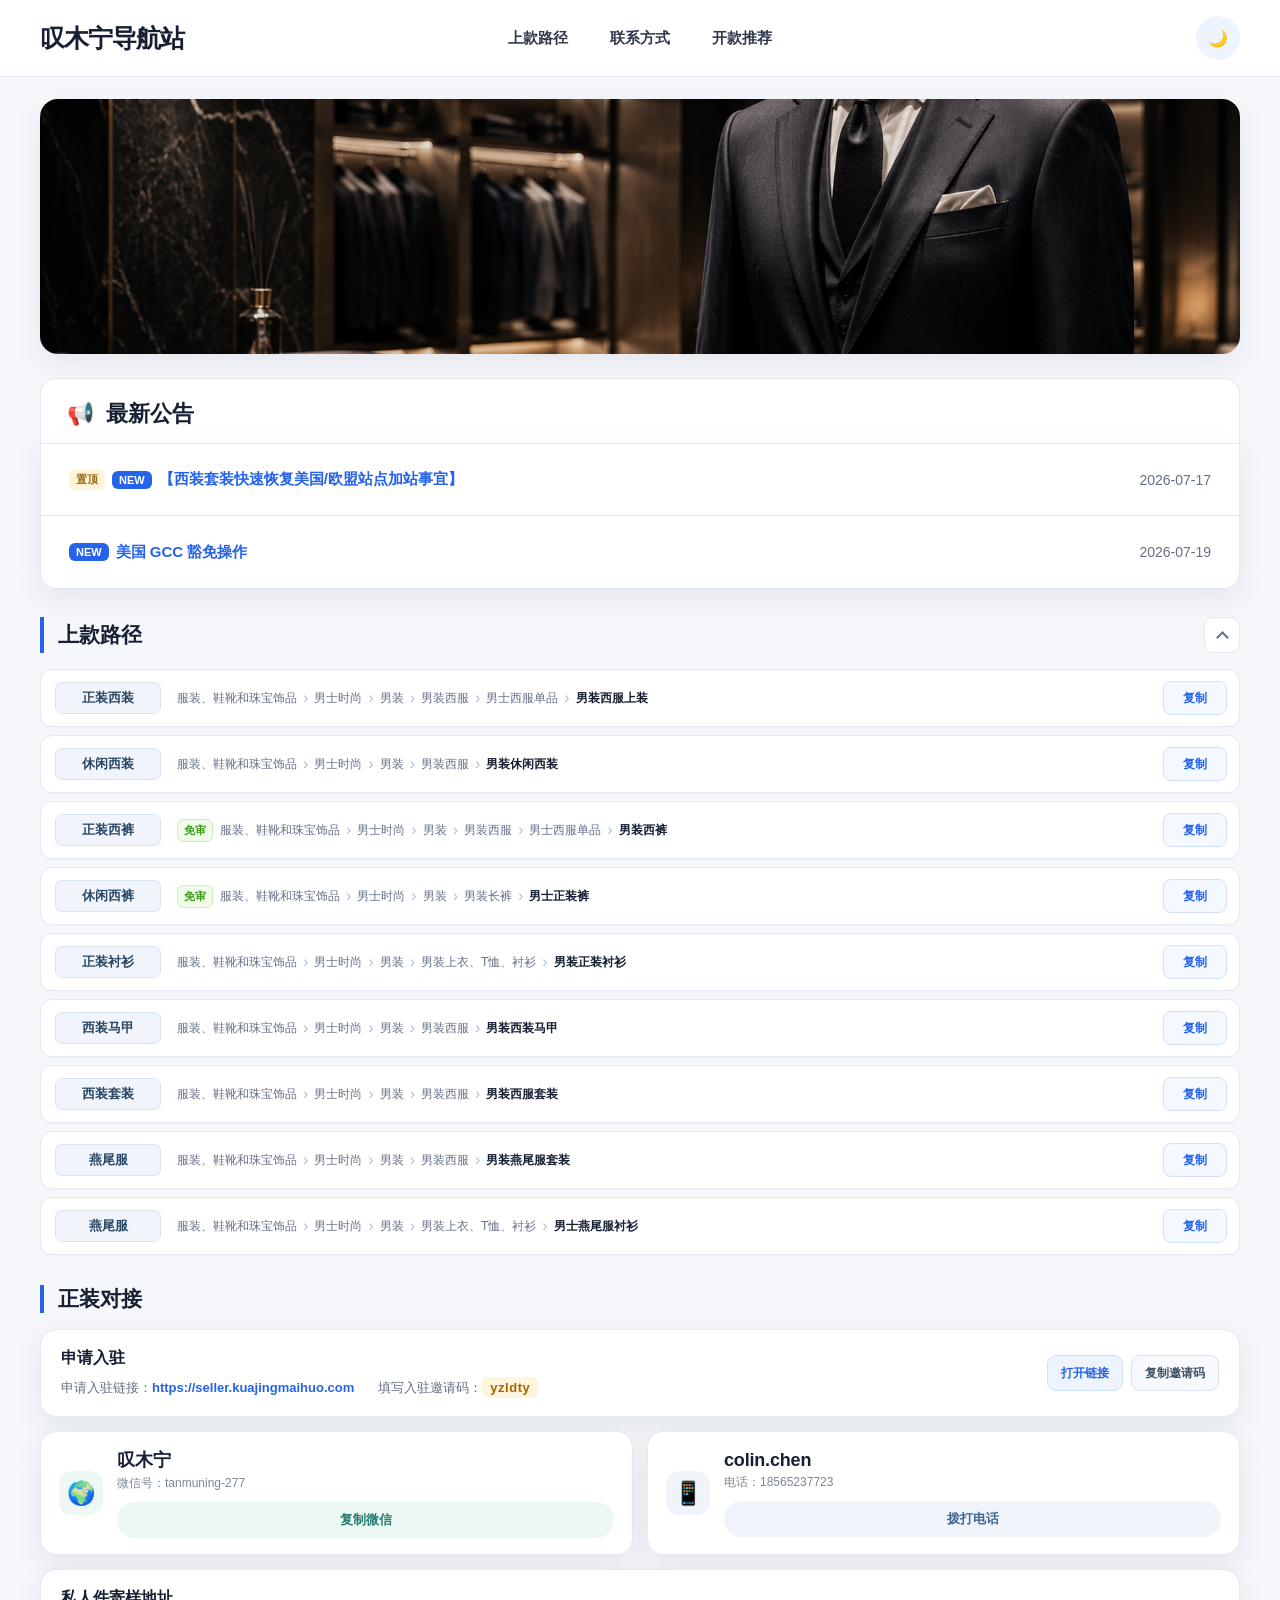
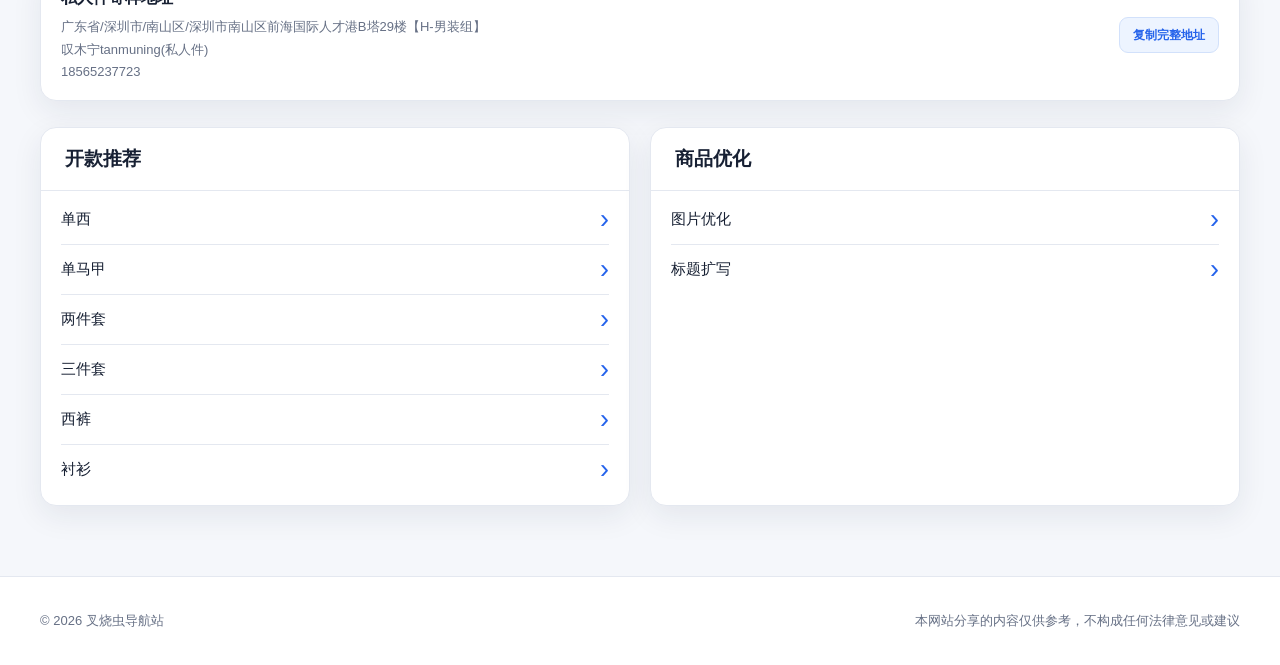
==== commit 8b590337: "0719" ====
--- a/index.html
+++ b/index.html
@@ -11,10 +11,10 @@
 
     <meta
         name="description"
-        content="叉烧虫导航站"
+        content="叹木宁导航站"
     >
 
-    <title>叉烧虫导航站</title>
+    <title>叹木宁导航站</title>
 
     <link
         rel="stylesheet"
@@ -37,7 +37,7 @@
                 class="site-logo"
                 href="#top"
             >
-                叉烧虫导航站
+                叹木宁导航站
             </a>
 
             <nav class="top-navigation">
@@ -121,7 +121,7 @@
         <div class="footer-inner">
 
             <p id="footerCopyright">
-                © 2026 叉烧虫导航站
+                © 2026 叹木宁导航站
             </p>
 
             <p id="footerNoticeText">
